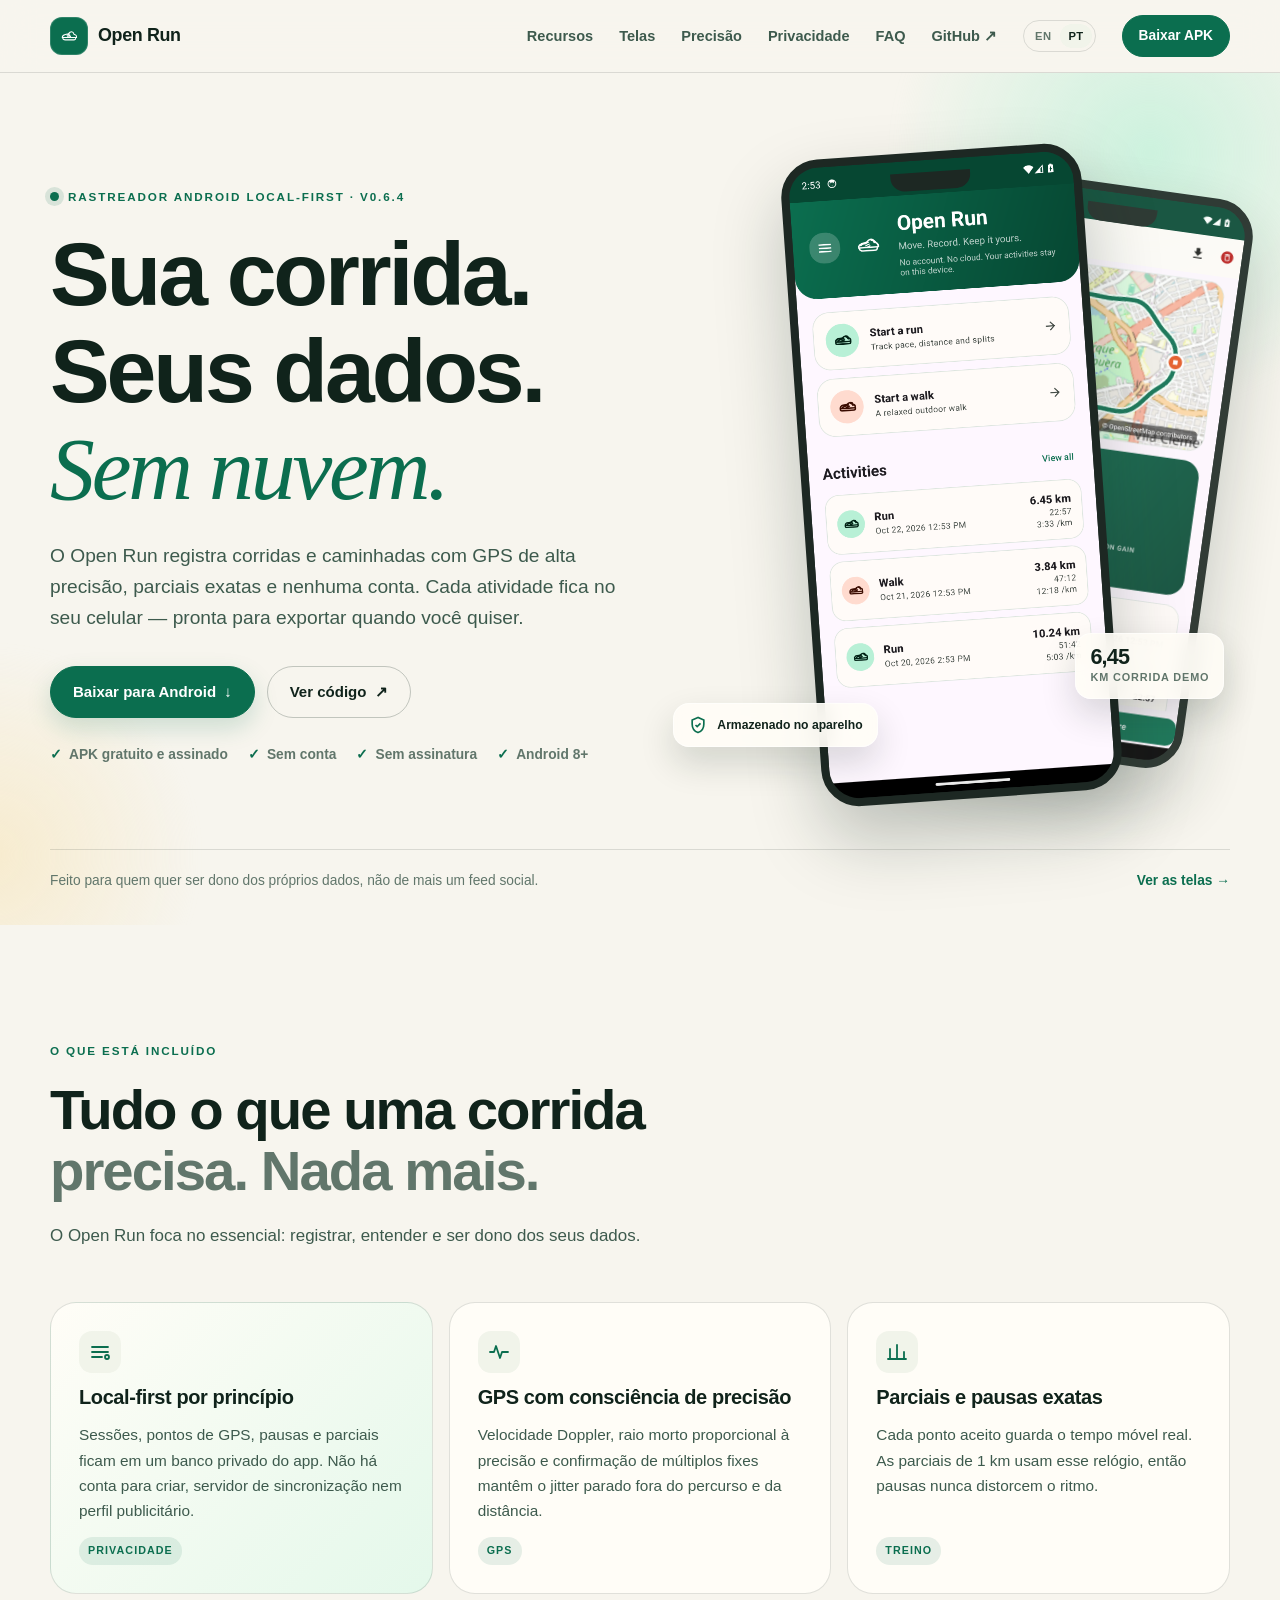
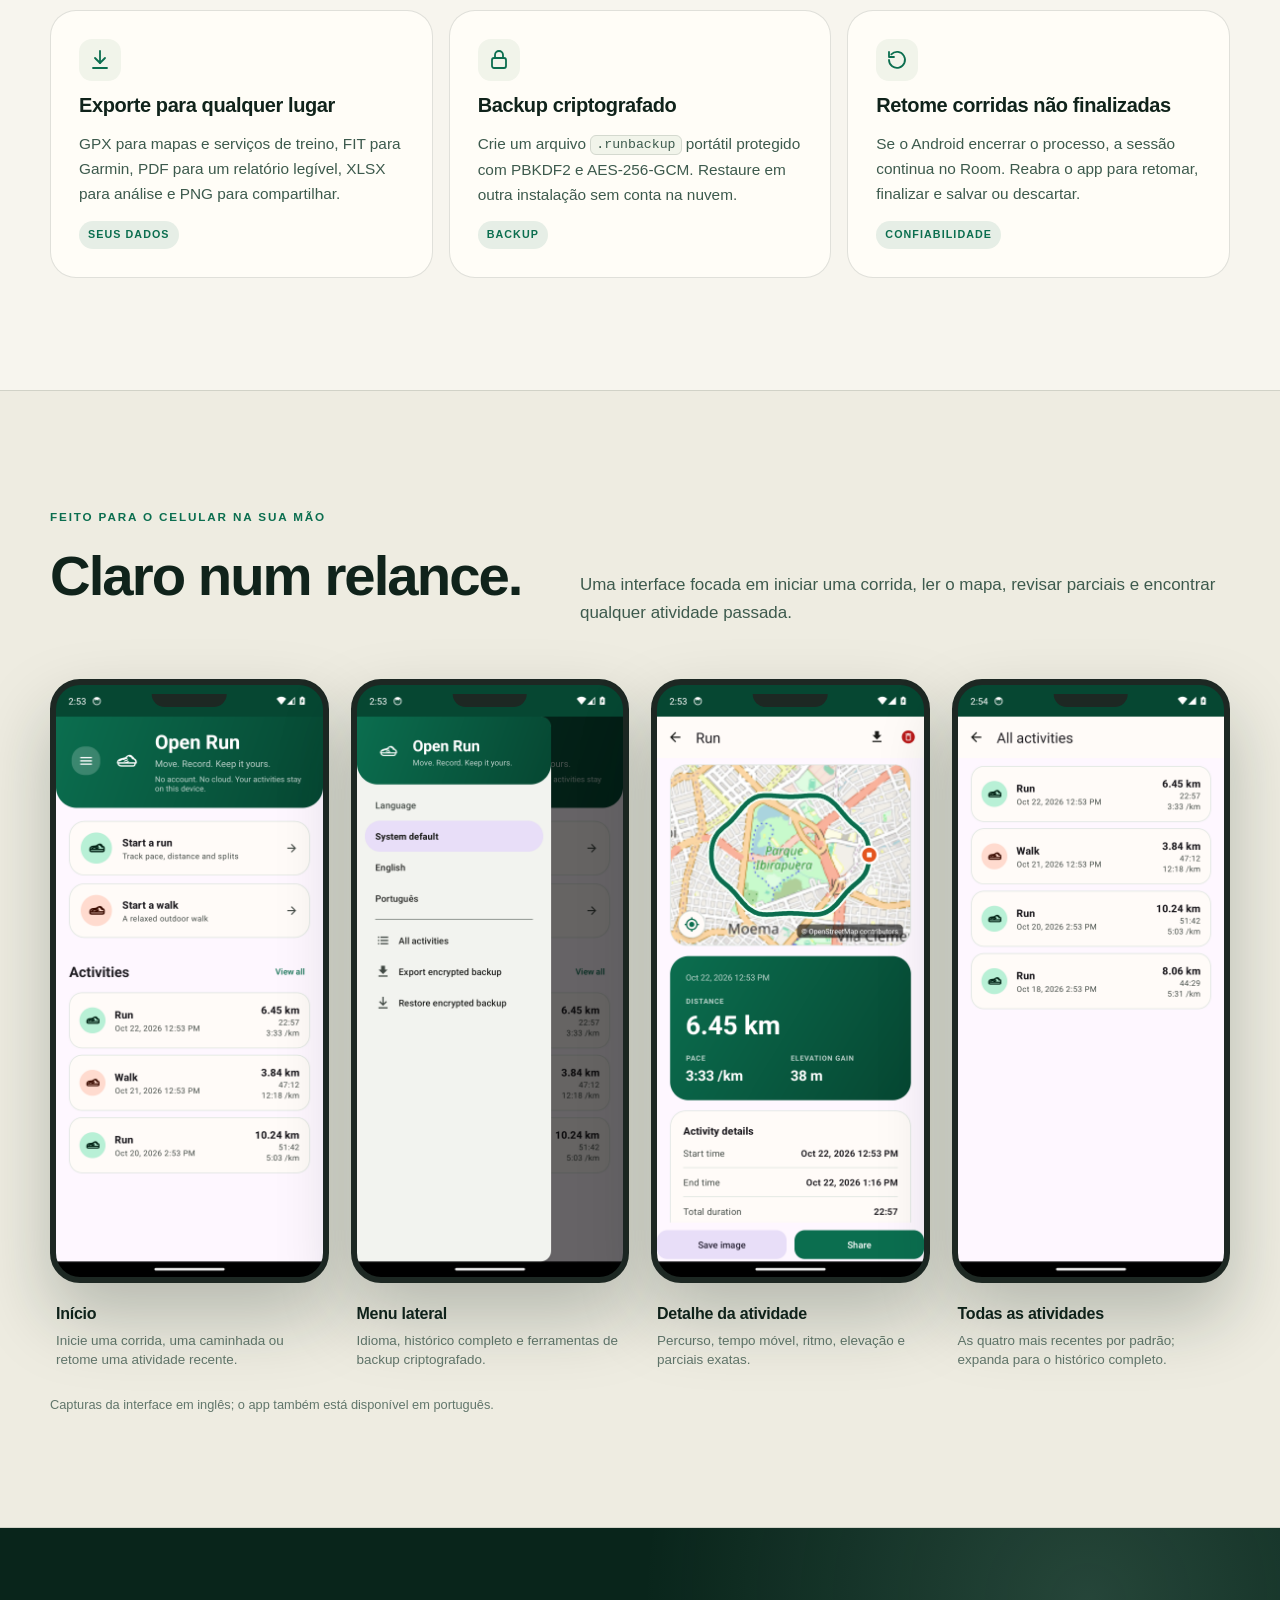
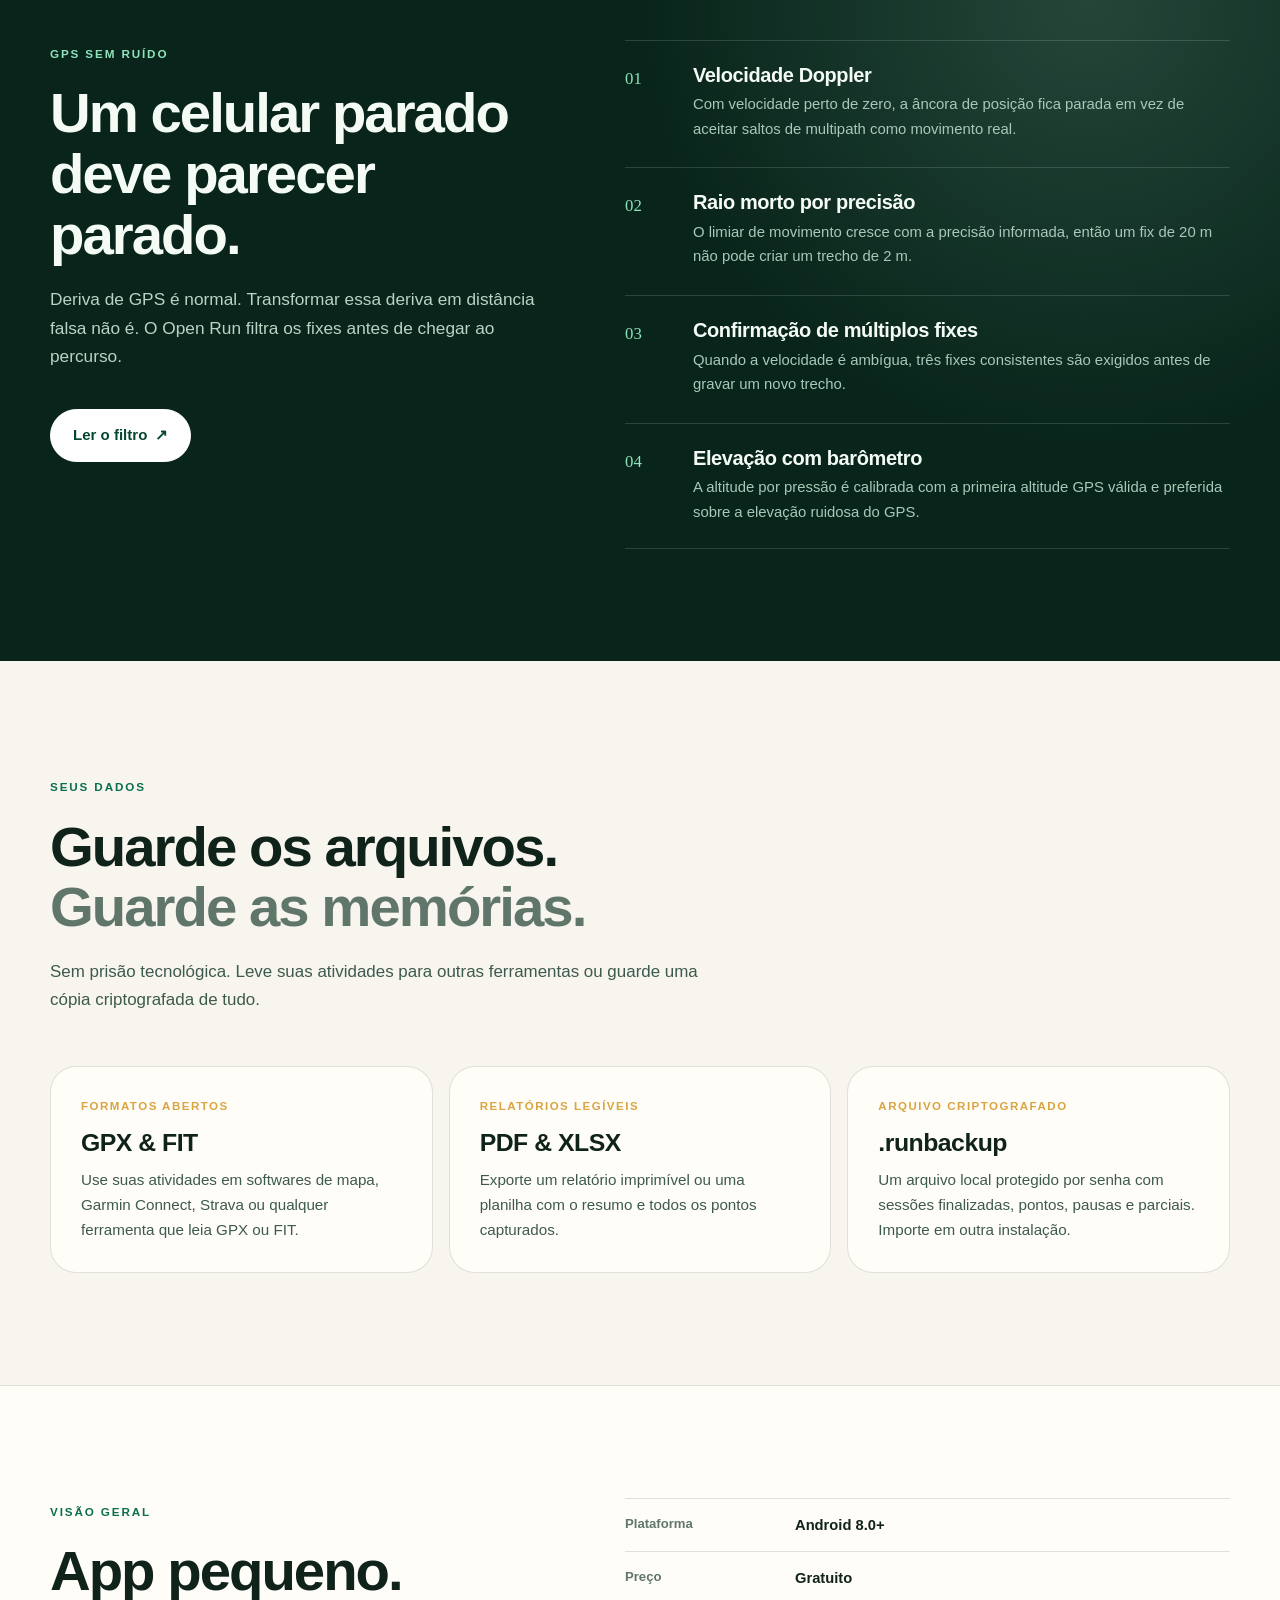
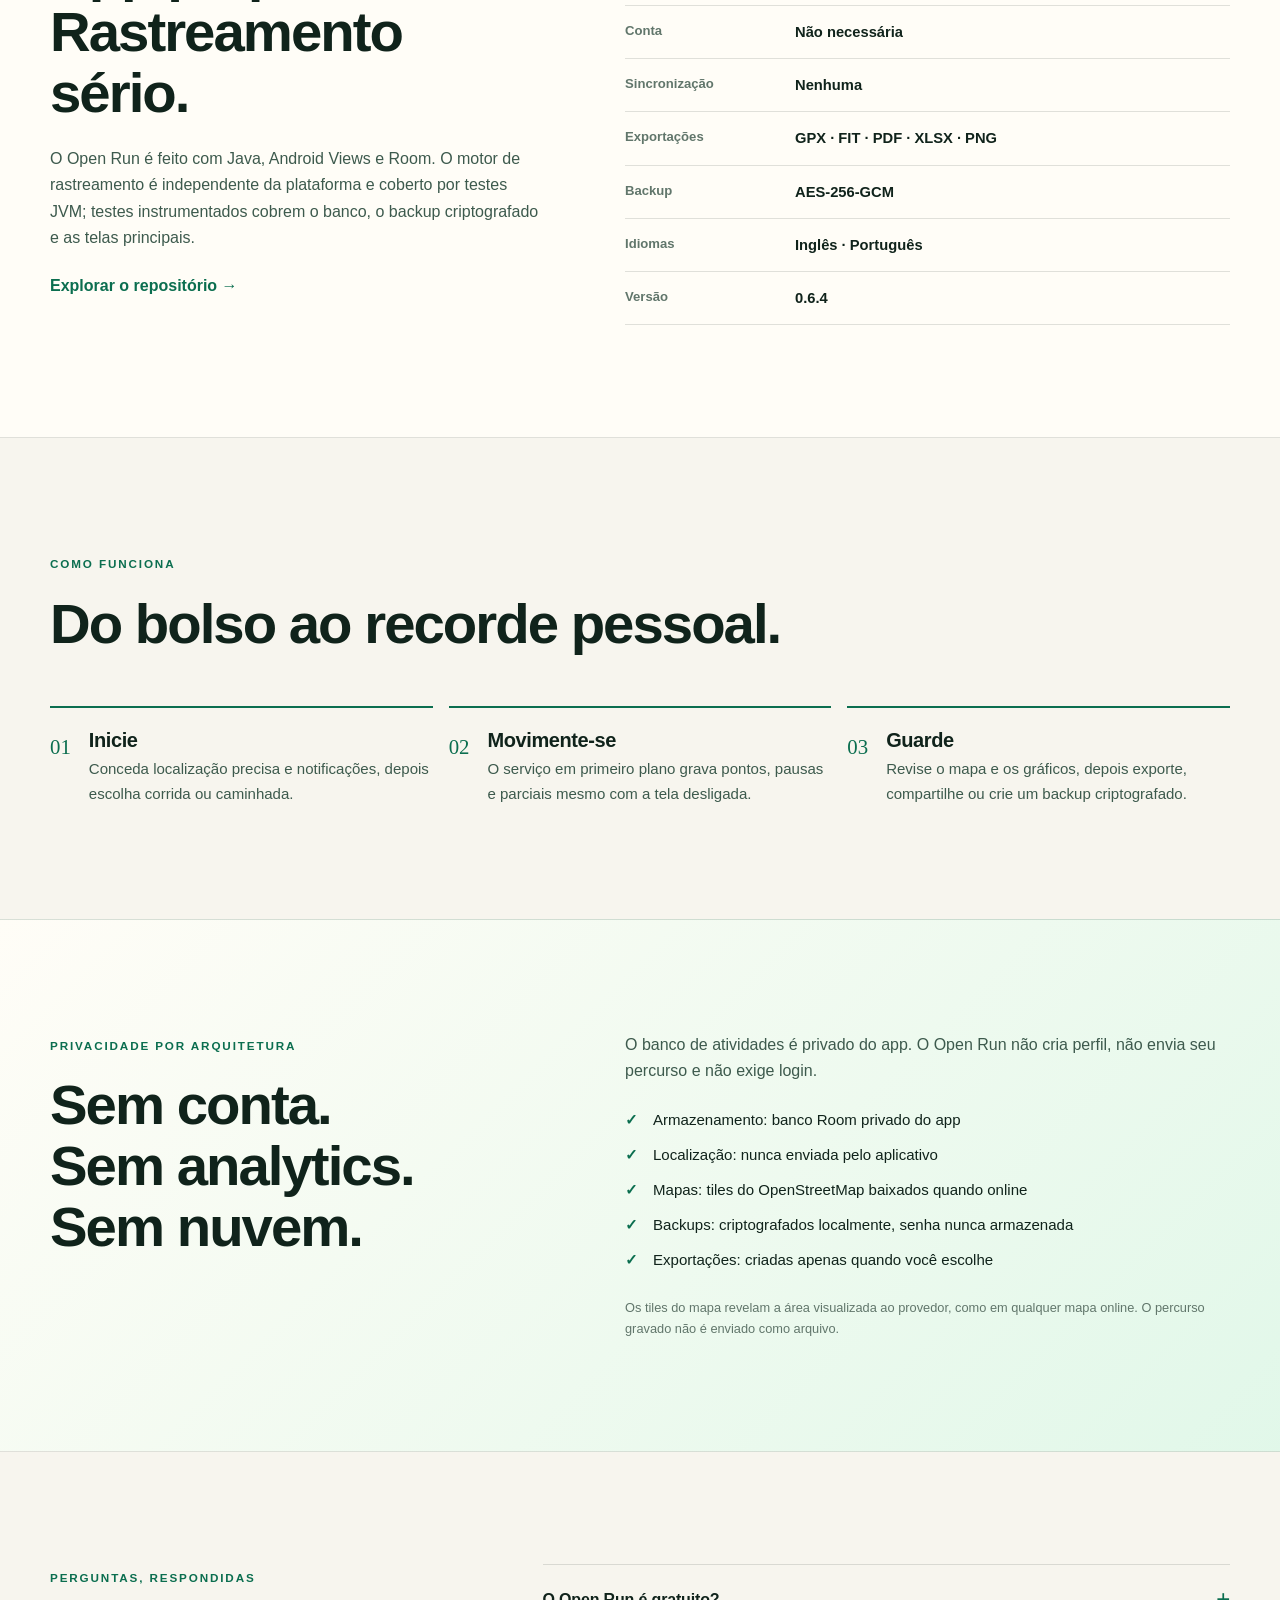
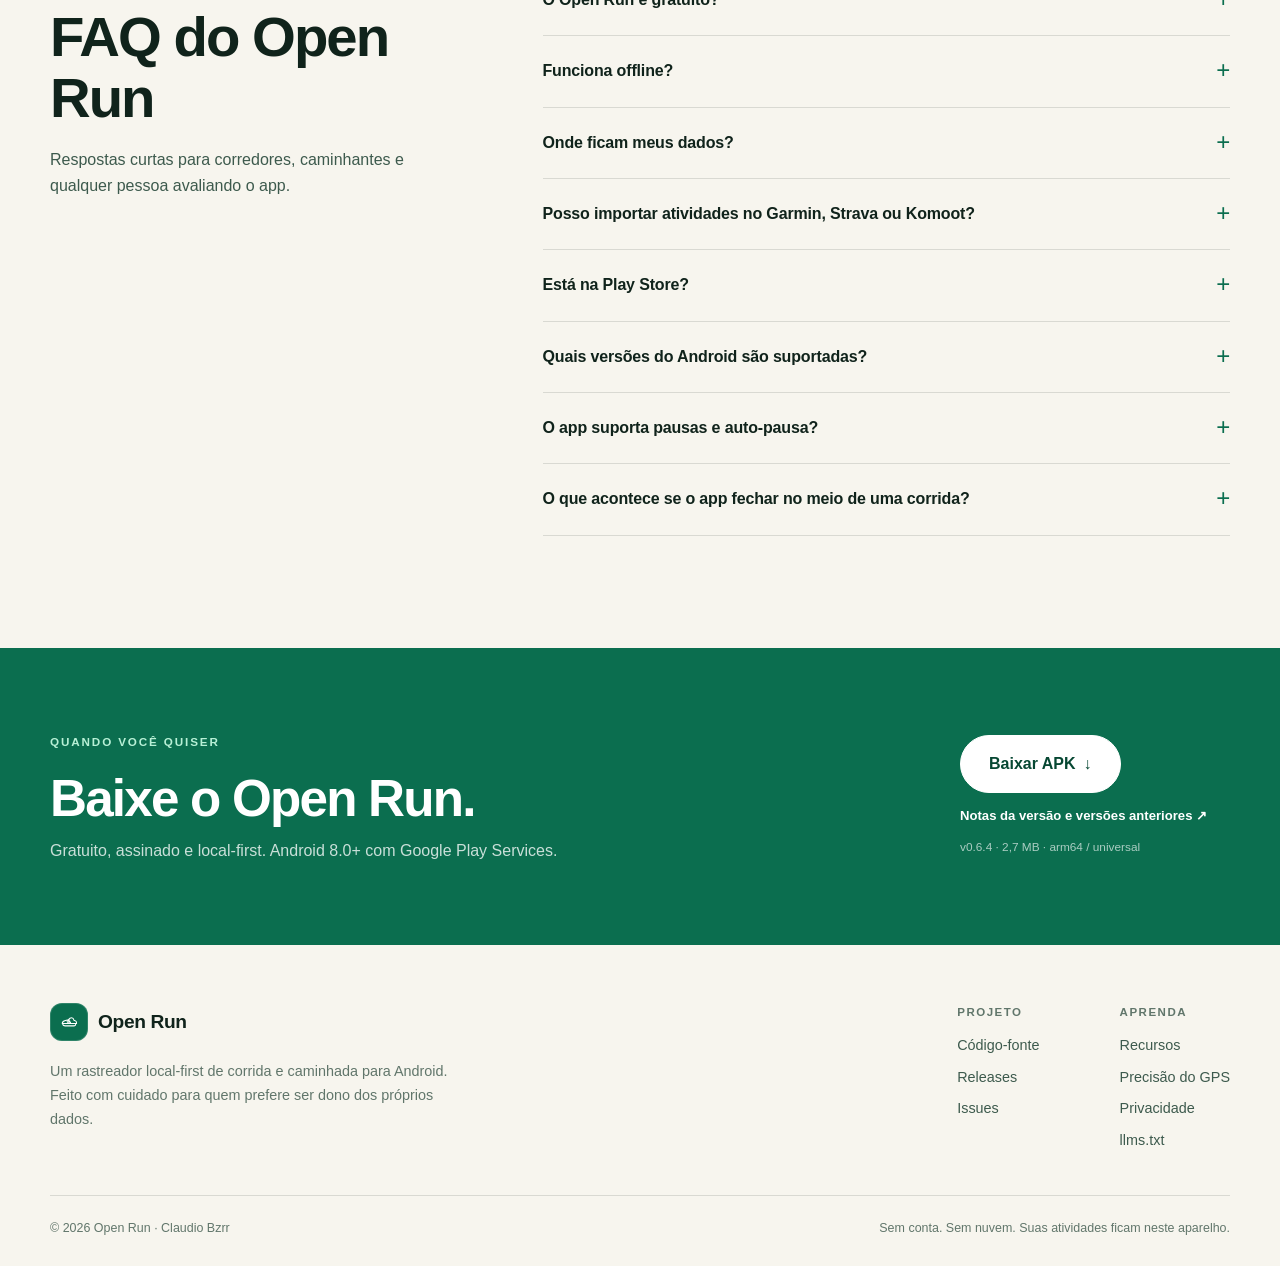
==== docs/pt/index.html @ b7cad18c "Add pt-BR landing page and language switcher" ====
<!doctype html>
<html lang="pt-BR">
<head>
  <meta charset="utf-8">
  <meta name="viewport" content="width=device-width, initial-scale=1">
  <title>Open Run — Aplicativo local-first de corrida e caminhada para Android</title>
  <meta name="description" content="Open Run é um app Android gratuito e local-first para correr e caminhar. GPS preciso, parciais exatas, recuperação de sessão, exportação GPX/FIT e backup criptografado. Sem conta, sem nuvem, sem assinatura.">
  <meta name="author" content="Claudio Bzrr">
  <meta name="theme-color" content="#0b6e4f">
  <link rel="canonical" href="https://claudiobzrr.github.io/open-run/pt/">
  <link rel="alternate" hreflang="en" href="https://claudiobzrr.github.io/open-run/">
  <link rel="alternate" hreflang="pt-BR" href="https://claudiobzrr.github.io/open-run/pt/">
  <link rel="alternate" hreflang="x-default" href="https://claudiobzrr.github.io/open-run/">
  <link rel="icon" href="../assets/favicon.svg" type="image/svg+xml">
  <link rel="manifest" href="../site.webmanifest">
  <link rel="stylesheet" href="../styles.css">

  <meta property="og:type" content="website">
  <meta property="og:site_name" content="Open Run">
  <meta property="og:locale" content="pt_BR">
  <meta property="og:locale:alternate" content="en_US">
  <meta property="og:title" content="Open Run — Sua corrida. Seus dados. Sem nuvem.">
  <meta property="og:description" content="Rastreador Android local-first para corrida e caminhada, com GPS preciso, parciais exatas, exportação GPX/FIT e backup local criptografado.">
  <meta property="og:url" content="https://claudiobzrr.github.io/open-run/pt/">
  <meta property="og:image" content="https://claudiobzrr.github.io/open-run/assets/og-image.png">
  <meta property="og:image:width" content="1200">
  <meta property="og:image:height" content="630">
  <meta property="og:image:alt" content="Telas do Open Run em um fundo verde">
  <meta name="twitter:card" content="summary_large_image">
  <meta name="twitter:title" content="Open Run — Rastreador local-first para Android">
  <meta name="twitter:description" content="GPS preciso, parciais exatas, backup criptografado e nenhuma conta. App Android gratuito.">
  <meta name="twitter:image" content="https://claudiobzrr.github.io/open-run/assets/og-image.png">

  <script type="application/ld+json">
  {
    "@context": "https://schema.org",
    "@type": "SoftwareApplication",
    "name": "Open Run",
    "alternateName": "Open Run rastreador de corrida Android",
    "description": "Open Run é um aplicativo Android gratuito e local-first para registrar corridas e caminhadas. Armazena as atividades no aparelho, oferece pausas e parciais exatas, exportação GPX/FIT/PDF/XLSX, backups criptografados .runbackup e recuperação de sessões não finalizadas.",
    "applicationCategory": "HealthApplication",
    "applicationSubCategory": "Rastreador de corrida e caminhada",
    "operatingSystem": "Android 8.0 ou superior",
    "softwareVersion": "0.6.4",
    "dateModified": "2026-10-22",
    "downloadUrl": "https://github.com/ClaudioBzrr/open-run/releases/latest/download/app-release.apk",
    "installUrl": "https://github.com/ClaudioBzrr/open-run/releases/latest/download/app-release.apk",
    "codeRepository": "https://github.com/ClaudioBzrr/open-run",
    "url": "https://claudiobzrr.github.io/open-run/pt/",
    "image": "https://claudiobzrr.github.io/open-run/assets/og-image.png",
    "author": {
      "@type": "Person",
      "name": "Claudio Bzrr",
      "url": "https://github.com/ClaudioBzrr"
    },
    "offers": {
      "@type": "Offer",
      "price": "0",
      "priceCurrency": "BRL",
      "availability": "https://schema.org/InStock"
    },
    "featureList": [
      "Rastreador local-first de corrida e caminhada",
      "GPS com Doppler e barômetro",
      "Pausas e parciais de quilômetro exatas",
      "Exportação GPX, FIT, PDF e XLSX",
      "Backup local criptografado .runbackup",
      "Recuperação de sessão não finalizada",
      "Interface em inglês e português",
      "Sem conta e sem assinatura"
    ],
    "inLanguage": ["pt-BR", "en"]
  }
  </script>
  <script type="application/ld+json">
  {
    "@context": "https://schema.org",
    "@type": "FAQPage",
    "mainEntity": [
      {
        "@type": "Question",
        "name": "O Open Run é gratuito?",
        "acceptedAnswer": {
          "@type": "Answer",
          "text": "Sim. O Open Run é um app Android gratuito, sem conta, assinatura ou anúncios. O APK assinado pode ser baixado diretamente do GitHub Releases."
        }
      },
      {
        "@type": "Question",
        "name": "O Open Run funciona offline?",
        "acceptedAnswer": {
          "@type": "Answer",
          "text": "Gravação, histórico, parciais, backup e exportações funcionam offline. O mapa da atividade e o cartão de compartilhamento baixam tiles do OpenStreetMap quando há internet."
        }
      },
      {
        "@type": "Question",
        "name": "Onde ficam os dados das minhas atividades?",
        "acceptedAnswer": {
          "@type": "Answer",
          "text": "Sessões, pontos de GPS, pausas e parciais ficam em um banco Room privado do app no aparelho Android. O Open Run não tem conta nem sincronização em nuvem. Arquivos GPX, FIT, PDF, XLSX e .runbackup só são criados quando você escolhe exportar."
        }
      },
      {
        "@type": "Question",
        "name": "Posso exportar atividades para Garmin, Strava ou outros apps?",
        "acceptedAnswer": {
          "@type": "Answer",
          "text": "Sim. O Open Run exporta GPX 1.1 e Garmin FIT, além de relatórios PDF, planilhas Excel e cartões PNG. Arquivos GPX e FIT podem ser importados por serviços que suportam esses formatos."
        }
      },
      {
        "@type": "Question",
        "name": "O Open Run está na Google Play Store?",
        "acceptedAnswer": {
          "@type": "Answer",
          "text": "Ainda não. O Open Run é distribuído como APK assinado pelo GitHub Releases."
        }
      },
      {
        "@type": "Question",
        "name": "Qual versão do Android é necessária?",
        "acceptedAnswer": {
          "@type": "Answer",
          "text": "O Open Run requer Android 8.0 (API 26) ou superior e Google Play Services para localização fused de alta precisão."
        }
      }
    ]
  }
  </script>
  <script type="application/ld+json">
  {
    "@context": "https://schema.org",
    "@type": "BreadcrumbList",
    "itemListElement": [
      {
        "@type": "ListItem",
        "position": 1,
        "name": "Open Run",
        "item": "https://claudiobzrr.github.io/open-run/pt/"
      }
    ]
  }
  </script>
</head>
<body>
  <a class="skip-link" href="#main">Pular para o conteúdo</a>

  <header class="site-header">
    <div class="container header-inner">
      <a class="brand" href="#top" aria-label="Início do Open Run">
        <span class="brand-mark" aria-hidden="true">
          <svg viewBox="0 0 108 108" role="img"><path d="M28 60c0-6 4-10 12-12l12-3c4-5 8-7 12-7 5 0 8 4 9 9l5 2c3 1 5 5 5 8v3H28Z"/><path d="M30 62c0 4 4 7 10 7h34c4 0 6-3 6-7"/><path d="m46 50 10-4M48 55l10-4M50 60l10-4"/></svg>
        </span>
        <span>Open Run</span>
      </a>
      <button class="nav-toggle" type="button" aria-label="Abrir menu" aria-expanded="false" aria-controls="site-nav">
        <span></span><span></span><span></span>
      </button>
      <nav class="site-nav" id="site-nav" aria-label="Navegação principal">
        <a href="#features">Recursos</a>
        <a href="#screens">Telas</a>
        <a href="#accuracy">Precisão</a>
        <a href="#privacy">Privacidade</a>
        <a href="#faq">FAQ</a>
        <a class="nav-github" href="https://github.com/ClaudioBzrr/open-run" rel="noopener">GitHub <span aria-hidden="true">↗</span></a>
        <div class="lang-switch" aria-label="Idioma">
          <a href="../" hreflang="en" lang="en">EN</a>
          <a href="./" hreflang="pt-BR" lang="pt-BR" aria-current="page">PT</a>
        </div>
        <a class="button button-small" href="https://github.com/ClaudioBzrr/open-run/releases/latest/download/app-release.apk">Baixar APK</a>
      </nav>
    </div>
  </header>

  <main id="main">
    <section class="hero" id="top">
      <div class="hero-glow hero-glow-one" aria-hidden="true"></div>
      <div class="hero-glow hero-glow-two" aria-hidden="true"></div>
      <div class="container hero-grid">
        <div class="hero-copy">
          <p class="eyebrow"><span class="status-dot" aria-hidden="true"></span> Rastreador Android local-first · v0.6.4</p>
          <h1>Sua corrida.<br>Seus dados.<br><em>Sem nuvem.</em></h1>
          <p class="lede">O Open Run registra corridas e caminhadas com GPS de alta precisão, parciais exatas e nenhuma conta. Cada atividade fica no seu celular — pronta para exportar quando você quiser.</p>
          <div class="hero-actions">
            <a class="button" href="https://github.com/ClaudioBzrr/open-run/releases/latest/download/app-release.apk">Baixar para Android <span aria-hidden="true">↓</span></a>
            <a class="button button-ghost" href="https://github.com/ClaudioBzrr/open-run" rel="noopener">Ver código <span aria-hidden="true">↗</span></a>
          </div>
          <ul class="trust-list" aria-label="Destaques do produto">
            <li>APK gratuito e assinado</li>
            <li>Sem conta</li>
            <li>Sem assinatura</li>
            <li>Android 8+</li>
          </ul>
        </div>

        <div class="hero-visual" aria-label="Telas inicial e de detalhe do Open Run">
          <div class="phone phone-back">
            <img src="../assets/screenshots/03-detail.png" alt="Tela de detalhe do Open Run com mapa do percurso, distância, ritmo, elevação e estatísticas" width="1080" height="2400" loading="eager">
          </div>
          <div class="phone phone-front">
            <img src="../assets/screenshots/01-home.png" alt="Tela inicial do Open Run com botões para iniciar corrida e caminhada, atividades recentes e menu lateral" width="1080" height="2400" loading="eager">
          </div>
          <div class="floating-note note-pace" aria-hidden="true">
            <span class="note-value">6,45</span>
            <span class="note-label">km corrida demo</span>
          </div>
          <div class="floating-note note-local" aria-hidden="true">
            <svg viewBox="0 0 24 24"><path d="M12 3 5 6v5c0 4.6 3 8.6 7 10 4-1.4 7-5.4 7-10V6l-7-3Z"/><path d="m9 12 2 2 4-4"/></svg>
            <span>Armazenado no aparelho</span>
          </div>
        </div>
      </div>
      <div class="container hero-foot">
        <p>Feito para quem quer ser dono dos próprios dados, não de mais um feed social.</p>
        <a href="#screens">Ver as telas <span aria-hidden="true">→</span></a>
      </div>
    </section>

    <section class="section" id="features">
      <div class="container">
        <div class="section-heading">
          <p class="eyebrow">O que está incluído</p>
          <h2>Tudo o que uma corrida<br><span>precisa. Nada mais.</span></h2>
          <p>O Open Run foca no essencial: registrar, entender e ser dono dos seus dados.</p>
        </div>

        <div class="feature-grid">
          <article class="feature-card feature-card-lead">
            <div class="feature-icon" aria-hidden="true">
              <svg viewBox="0 0 24 24"><path d="M4 7h16M4 12h16M4 17h10"/><circle cx="19" cy="17" r="2"/></svg>
            </div>
            <h3>Local-first por princípio</h3>
            <p>Sessões, pontos de GPS, pausas e parciais ficam em um banco privado do app. Não há conta para criar, servidor de sincronização nem perfil publicitário.</p>
            <span class="tag">Privacidade</span>
          </article>

          <article class="feature-card">
            <div class="feature-icon" aria-hidden="true">
              <svg viewBox="0 0 24 24"><path d="M3 12h4l2-6 4 12 2-6h6"/></svg>
            </div>
            <h3>GPS com consciência de precisão</h3>
            <p>Velocidade Doppler, raio morto proporcional à precisão e confirmação de múltiplos fixes mantêm o jitter parado fora do percurso e da distância.</p>
            <span class="tag">GPS</span>
          </article>

          <article class="feature-card">
            <div class="feature-icon" aria-hidden="true">
              <svg viewBox="0 0 24 24"><path d="M5 19V9M12 19V5M19 19v-7"/><path d="M3 19h18"/></svg>
            </div>
            <h3>Parciais e pausas exatas</h3>
            <p>Cada ponto aceito guarda o tempo móvel real. As parciais de 1 km usam esse relógio, então pausas nunca distorcem o ritmo.</p>
            <span class="tag">Treino</span>
          </article>

          <article class="feature-card">
            <div class="feature-icon" aria-hidden="true">
              <svg viewBox="0 0 24 24"><path d="M12 3v12"/><path d="m7 10 5 5 5-5"/><path d="M5 20h14"/></svg>
            </div>
            <h3>Exporte para qualquer lugar</h3>
            <p>GPX para mapas e serviços de treino, FIT para Garmin, PDF para um relatório legível, XLSX para análise e PNG para compartilhar.</p>
            <span class="tag">Seus dados</span>
          </article>

          <article class="feature-card">
            <div class="feature-icon" aria-hidden="true">
              <svg viewBox="0 0 24 24"><rect x="5" y="10" width="14" height="10" rx="2"/><path d="M8 10V7a4 4 0 0 1 8 0v3"/></svg>
            </div>
            <h3>Backup criptografado</h3>
            <p>Crie um arquivo <code>.runbackup</code> portátil protegido com PBKDF2 e AES-256-GCM. Restaure em outra instalação sem conta na nuvem.</p>
            <span class="tag">Backup</span>
          </article>

          <article class="feature-card">
            <div class="feature-icon" aria-hidden="true">
              <svg viewBox="0 0 24 24"><path d="M4 12a8 8 0 1 0 2.3-5.7"/><path d="M4 4v5h5"/></svg>
            </div>
            <h3>Retome corridas não finalizadas</h3>
            <p>Se o Android encerrar o processo, a sessão continua no Room. Reabra o app para retomar, finalizar e salvar ou descartar.</p>
            <span class="tag">Confiabilidade</span>
          </article>
        </div>
      </div>
    </section>

    <section class="section section-screens" id="screens">
      <div class="container">
        <div class="section-heading section-heading-row">
          <div>
            <p class="eyebrow">Feito para o celular na sua mão</p>
            <h2>Claro num relance.</h2>
          </div>
          <p>Uma interface focada em iniciar uma corrida, ler o mapa, revisar parciais e encontrar qualquer atividade passada.</p>
        </div>

        <div class="screens-grid">
          <figure class="screen-card">
            <div class="phone phone-small">
              <img src="../assets/screenshots/01-home.png" alt="Tela inicial do Open Run com menu à esquerda, cartões de corrida e caminhada e três atividades recentes" width="1080" height="2400" loading="lazy">
            </div>
            <figcaption><strong>Início</strong><span>Inicie uma corrida, uma caminhada ou retome uma atividade recente.</span></figcaption>
          </figure>
          <figure class="screen-card">
            <div class="phone phone-small">
              <img src="../assets/screenshots/02-drawer.png" alt="Menu lateral do Open Run com opções de idioma, todas as atividades e backup criptografado" width="1080" height="2400" loading="lazy">
            </div>
            <figcaption><strong>Menu lateral</strong><span>Idioma, histórico completo e ferramentas de backup criptografado.</span></figcaption>
          </figure>
          <figure class="screen-card">
            <div class="phone phone-small">
              <img src="../assets/screenshots/03-detail.png" alt="Detalhe da atividade no Open Run com mapa do percurso, distância, ritmo, elevação, horários e estatísticas" width="1080" height="2400" loading="lazy">
            </div>
            <figcaption><strong>Detalhe da atividade</strong><span>Percurso, tempo móvel, ritmo, elevação e parciais exatas.</span></figcaption>
          </figure>
          <figure class="screen-card">
            <div class="phone phone-small">
              <img src="../assets/screenshots/04-all-activities.png" alt="Tela de todas as atividades do Open Run mostrando as quatro atividades mais recentes" width="1080" height="2400" loading="lazy">
            </div>
            <figcaption><strong>Todas as atividades</strong><span>As quatro mais recentes por padrão; expanda para o histórico completo.</span></figcaption>
          </figure>
        </div>
        <p class="screens-note">Capturas da interface em inglês; o app também está disponível em português.</p>
      </div>
    </section>

    <section class="section section-dark" id="accuracy">
      <div class="container split-grid">
        <div>
          <p class="eyebrow eyebrow-light">GPS sem ruído</p>
          <h2>Um celular parado<br>deve parecer parado.</h2>
          <p class="lede-light">Deriva de GPS é normal. Transformar essa deriva em distância falsa não é. O Open Run filtra os fixes antes de chegar ao percurso.</p>
          <a class="button button-light" href="https://github.com/ClaudioBzrr/open-run/blob/main/core/src/main/java/com/openrun/core/stats/TrackFilter.java" rel="noopener">Ler o filtro <span aria-hidden="true">↗</span></a>
        </div>
        <div class="accuracy-list">
          <div class="accuracy-item">
            <span class="accuracy-number">01</span>
            <div><h3>Velocidade Doppler</h3><p>Com velocidade perto de zero, a âncora de posição fica parada em vez de aceitar saltos de multipath como movimento real.</p></div>
          </div>
          <div class="accuracy-item">
            <span class="accuracy-number">02</span>
            <div><h3>Raio morto por precisão</h3><p>O limiar de movimento cresce com a precisão informada, então um fix de 20 m não pode criar um trecho de 2 m.</p></div>
          </div>
          <div class="accuracy-item">
            <span class="accuracy-number">03</span>
            <div><h3>Confirmação de múltiplos fixes</h3><p>Quando a velocidade é ambígua, três fixes consistentes são exigidos antes de gravar um novo trecho.</p></div>
          </div>
          <div class="accuracy-item">
            <span class="accuracy-number">04</span>
            <div><h3>Elevação com barômetro</h3><p>A altitude por pressão é calibrada com a primeira altitude GPS válida e preferida sobre a elevação ruidosa do GPS.</p></div>
          </div>
        </div>
      </div>
    </section>

    <section class="section" id="data">
      <div class="container">
        <div class="section-heading">
          <p class="eyebrow">Seus dados</p>
          <h2>Guarde os arquivos.<br><span>Guarde as memórias.</span></h2>
          <p>Sem prisão tecnológica. Leve suas atividades para outras ferramentas ou guarde uma cópia criptografada de tudo.</p>
        </div>
        <div class="data-grid">
          <article class="data-card">
            <p class="data-kicker">Formatos abertos</p>
            <h3>GPX &amp; FIT</h3>
            <p>Use suas atividades em softwares de mapa, Garmin Connect, Strava ou qualquer ferramenta que leia GPX ou FIT.</p>
          </article>
          <article class="data-card">
            <p class="data-kicker">Relatórios legíveis</p>
            <h3>PDF &amp; XLSX</h3>
            <p>Exporte um relatório imprimível ou uma planilha com o resumo e todos os pontos capturados.</p>
          </article>
          <article class="data-card">
            <p class="data-kicker">Arquivo criptografado</p>
            <h3>.runbackup</h3>
            <p>Um arquivo local protegido por senha com sessões finalizadas, pontos, pausas e parciais. Importe em outra instalação.</p>
          </article>
        </div>
      </div>
    </section>

    <section class="section section-glance" id="glance">
      <div class="container glance-grid">
        <div>
          <p class="eyebrow">Visão geral</p>
          <h2>App pequeno.<br>Rastreamento sério.</h2>
          <p class="glance-copy">O Open Run é feito com Java, Android Views e Room. O motor de rastreamento é independente da plataforma e coberto por testes JVM; testes instrumentados cobrem o banco, o backup criptografado e as telas principais.</p>
          <a class="text-link" href="https://github.com/ClaudioBzrr/open-run" rel="noopener">Explorar o repositório <span aria-hidden="true">→</span></a>
        </div>
        <dl class="fact-list">
          <div><dt>Plataforma</dt><dd>Android 8.0+</dd></div>
          <div><dt>Preço</dt><dd>Gratuito</dd></div>
          <div><dt>Conta</dt><dd>Não necessária</dd></div>
          <div><dt>Sincronização</dt><dd>Nenhuma</dd></div>
          <div><dt>Exportações</dt><dd>GPX · FIT · PDF · XLSX · PNG</dd></div>
          <div><dt>Backup</dt><dd>AES-256-GCM</dd></div>
          <div><dt>Idiomas</dt><dd>Inglês · Português</dd></div>
          <div><dt>Versão</dt><dd>0.6.4</dd></div>
        </dl>
      </div>
    </section>

    <section class="section" id="how">
      <div class="container">
        <div class="section-heading">
          <p class="eyebrow">Como funciona</p>
          <h2>Do bolso ao recorde pessoal.</h2>
        </div>
        <ol class="steps">
          <li><span>01</span><div><h3>Inicie</h3><p>Conceda localização precisa e notificações, depois escolha corrida ou caminhada.</p></div></li>
          <li><span>02</span><div><h3>Movimente-se</h3><p>O serviço em primeiro plano grava pontos, pausas e parciais mesmo com a tela desligada.</p></div></li>
          <li><span>03</span><div><h3>Guarde</h3><p>Revise o mapa e os gráficos, depois exporte, compartilhe ou crie um backup criptografado.</p></div></li>
        </ol>
      </div>
    </section>

    <section class="section section-privacy" id="privacy">
      <div class="container split-grid">
        <div>
          <p class="eyebrow">Privacidade por arquitetura</p>
          <h2>Sem conta.<br>Sem analytics.<br>Sem nuvem.</h2>
        </div>
        <div class="privacy-copy">
          <p>O banco de atividades é privado do app. O Open Run não cria perfil, não envia seu percurso e não exige login.</p>
          <ul class="check-list">
            <li>Armazenamento: banco Room privado do app</li>
            <li>Localização: nunca enviada pelo aplicativo</li>
            <li>Mapas: tiles do OpenStreetMap baixados quando online</li>
            <li>Backups: criptografados localmente, senha nunca armazenada</li>
            <li>Exportações: criadas apenas quando você escolhe</li>
          </ul>
          <p class="small-print">Os tiles do mapa revelam a área visualizada ao provedor, como em qualquer mapa online. O percurso gravado não é enviado como arquivo.</p>
        </div>
      </div>
    </section>

    <section class="section" id="faq">
      <div class="container faq-layout">
        <div>
          <p class="eyebrow">Perguntas, respondidas</p>
          <h2>FAQ do Open Run</h2>
          <p class="faq-intro">Respostas curtas para corredores, caminhantes e qualquer pessoa avaliando o app.</p>
        </div>
        <div class="faq-list">
          <details>
            <summary>O Open Run é gratuito?</summary>
            <p>Sim. Não há conta, assinatura ou SDK de anúncios. Baixe o APK assinado diretamente do GitHub Releases.</p>
          </details>
          <details>
            <summary>Funciona offline?</summary>
            <p>Gravação, histórico, parciais, backups e exportações funcionam offline. Os tiles do mapa e o fundo do cartão de compartilhamento precisam de internet; sem ela, o percurso é desenhado em um fundo limpo.</p>
          </details>
          <details>
            <summary>Onde ficam meus dados?</summary>
            <p>Sessões, pontos, pausas e parciais ficam em um banco Room privado no aparelho. O Open Run não tem sincronização em nuvem. Arquivos GPX, FIT, PDF, XLSX e .runbackup só são criados quando você exporta.</p>
          </details>
          <details>
            <summary>Posso importar atividades no Garmin, Strava ou Komoot?</summary>
            <p>O Open Run exporta GPX 1.1 e Garmin FIT padrão. Qualquer serviço que suporte esses formatos pode importar.</p>
          </details>
          <details>
            <summary>Está na Play Store?</summary>
            <p>Ainda não. As versões são distribuídas como APK assinado no GitHub. O Android pode pedir permissão para instalar a partir do navegador ou gerenciador de arquivos na primeira vez.</p>
          </details>
          <details>
            <summary>Quais versões do Android são suportadas?</summary>
            <p>Android 8.0 (API 26) ou superior. O Google Play Services é necessário para localização fused de alta precisão; os mapas usam tiles do OpenStreetMap e não precisam de chave da API do Google Maps.</p>
          </details>
          <details>
            <summary>O app suporta pausas e auto-pausa?</summary>
            <p>Pausa e retomada manuais são suportadas e as pausas são persistidas com exatidão. A pausa automática existe no motor de rastreamento, mas está desabilitada por padrão nesta versão.</p>
          </details>
          <details>
            <summary>O que acontece se o app fechar no meio de uma corrida?</summary>
            <p>A sessão não finalizada permanece no banco local. Ao reabrir, o app oferece Retomar, Finalizar e salvar ou Descartar. Retomar restaura pontos, pausas, distância e parciais.</p>
          </details>
        </div>
      </div>
    </section>

    <section class="download" id="download">
      <div class="container download-inner">
        <div>
          <p class="eyebrow eyebrow-light">Quando você quiser</p>
          <h2>Baixe o Open Run.</h2>
          <p>Gratuito, assinado e local-first. Android 8.0+ com Google Play Services.</p>
        </div>
        <div class="download-actions">
          <a class="button button-light button-large" href="https://github.com/ClaudioBzrr/open-run/releases/latest/download/app-release.apk">Baixar APK <span aria-hidden="true">↓</span></a>
          <a class="download-link" href="https://github.com/ClaudioBzrr/open-run/releases" rel="noopener">Notas da versão e versões anteriores <span aria-hidden="true">↗</span></a>
          <span class="download-meta">v0.6.4 · 2,7 MB · arm64 / universal</span>
        </div>
      </div>
    </section>
  </main>

  <footer class="site-footer">
    <div class="container footer-grid">
      <div>
        <a class="brand brand-footer" href="#top">
          <span class="brand-mark" aria-hidden="true">
            <svg viewBox="0 0 108 108" role="img"><path d="M28 60c0-6 4-10 12-12l12-3c4-5 8-7 12-7 5 0 8 4 9 9l5 2c3 1 5 5 5 8v3H28Z"/><path d="M30 62c0 4 4 7 10 7h34c4 0 6-3 6-7"/><path d="m46 50 10-4M48 55l10-4M50 60l10-4"/></svg>
          </span>
          <span>Open Run</span>
        </a>
        <p class="footer-note">Um rastreador local-first de corrida e caminhada para Android. Feito com cuidado para quem prefere ser dono dos próprios dados.</p>
      </div>
      <div class="footer-links">
        <div><strong>Projeto</strong><a href="https://github.com/ClaudioBzrr/open-run" rel="noopener">Código-fonte</a><a href="https://github.com/ClaudioBzrr/open-run/releases" rel="noopener">Releases</a><a href="https://github.com/ClaudioBzrr/open-run/issues" rel="noopener">Issues</a></div>
        <div><strong>Aprenda</strong><a href="#features">Recursos</a><a href="#accuracy">Precisão do GPS</a><a href="#privacy">Privacidade</a><a href="../llms.txt">llms.txt</a></div>
      </div>
    </div>
    <div class="container footer-bottom">
      <p>© <span data-year>2026</span> Open Run · Claudio Bzrr</p>
      <p>Sem conta. Sem nuvem. Suas atividades ficam neste aparelho.</p>
    </div>
  </footer>

  <script src="../script.js" defer></script>
</body>
</html>
---- docs/styles.css ----
:root {
  --ink: #10231b;
  --ink-soft: #3d5a4d;
  --muted: #61766b;
  --bg: #f7f5ee;
  --bg-deep: #eeece1;
  --surface: #fffdf7;
  --surface-2: #f1f4ea;
  --brand: #0b6e4f;
  --brand-dark: #064732;
  --brand-soft: #b8f0d6;
  --accent: #d9a441;
  --accent-soft: #f7e6bd;
  --line: rgba(16, 35, 27, .13);
  --line-strong: rgba(16, 35, 27, .23);
  --shadow: 0 24px 70px rgba(21, 48, 36, .13);
  --radius: 26px;
  --max: 1180px;
  --sans: ui-sans-serif, -apple-system, BlinkMacSystemFont, "Segoe UI", Roboto, Helvetica, Arial, sans-serif;
  --serif: ui-serif, Georgia, Cambria, "Times New Roman", serif;
}

@media (prefers-color-scheme: dark) {
  :root {
    --ink: #eff7f1;
    --ink-soft: #c4d8cc;
    --muted: #9eb5a8;
    --bg: #0b1511;
    --bg-deep: #101f19;
    --surface: #13241d;
    --surface-2: #172a21;
    --brand: #69d6a7;
    --brand-dark: #b8f0d6;
    --brand-soft: #153f30;
    --accent: #edc36c;
    --accent-soft: #3b3019;
    --line: rgba(239, 247, 241, .14);
    --line-strong: rgba(239, 247, 241, .26);
    --shadow: 0 24px 70px rgba(0, 0, 0, .35);
  }
}

* { box-sizing: border-box; }
html { scroll-behavior: smooth; }
body {
  margin: 0;
  color: var(--ink);
  background: var(--bg);
  font-family: var(--sans);
  font-size: 16px;
  line-height: 1.65;
  -webkit-font-smoothing: antialiased;
  text-rendering: optimizeLegibility;
}
img { display: block; max-width: 100%; height: auto; }
a { color: inherit; text-decoration-thickness: 1px; text-underline-offset: 3px; }
button, a { -webkit-tap-highlight-color: transparent; }
button { font: inherit; }
h1, h2, h3, p, ul, dl, figure { margin: 0; }
h1, h2, h3 { line-height: 1.08; letter-spacing: -.035em; }
h1 { font-size: clamp(3rem, 7vw, 6.3rem); font-weight: 750; }
h2 { font-size: clamp(2.2rem, 4.4vw, 4.2rem); font-weight: 740; }
h3 { font-size: 1.25rem; letter-spacing: -.02em; }
em { font-family: var(--serif); font-weight: 500; color: var(--brand); }
code {
  font-family: ui-monospace, SFMono-Regular, Menlo, Consolas, monospace;
  font-size: .86em;
  background: var(--surface-2);
  border: 1px solid var(--line);
  border-radius: 6px;
  padding: .1em .38em;
}
.container { width: min(var(--max), calc(100% - 48px)); margin-inline: auto; }
.skip-link {
  position: fixed;
  left: 16px;
  top: -100px;
  z-index: 100;
  background: var(--brand);
  color: #fff;
  padding: 12px 18px;
  border-radius: 10px;
  transition: top .2s ease;
}
.skip-link:focus { top: 16px; }
:focus-visible { outline: 3px solid var(--accent); outline-offset: 3px; }

/* Header */
.site-header {
  position: sticky;
  top: 0;
  z-index: 50;
  background: color-mix(in srgb, var(--bg) 88%, transparent);
  border-bottom: 1px solid var(--line);
  backdrop-filter: blur(18px);
}
.header-inner {
  min-height: 72px;
  display: flex;
  align-items: center;
  justify-content: space-between;
  gap: 24px;
}
.brand {
  display: inline-flex;
  align-items: center;
  gap: 10px;
  font-weight: 760;
  font-size: 1.12rem;
  letter-spacing: -.02em;
  text-decoration: none;
}
.brand-mark {
  width: 38px;
  height: 38px;
  display: grid;
  place-items: center;
  border-radius: 12px;
  background: var(--brand);
  color: #fff;
  box-shadow: inset 0 0 0 1px rgba(255,255,255,.15);
}
.brand-mark svg { width: 28px; height: 28px; fill: none; stroke: currentColor; stroke-width: 4; stroke-linecap: round; stroke-linejoin: round; }
.site-nav { display: flex; align-items: center; gap: 26px; font-size: .91rem; font-weight: 640; }
.site-nav > a:not(.button) { color: var(--ink-soft); text-decoration: none; transition: color .2s ease; }
.site-nav > a:not(.button):hover { color: var(--brand); }
.nav-github { display: inline-flex; gap: 4px; align-items: center; }
.lang-switch { display: inline-flex; align-items: center; padding: 3px; border: 1px solid var(--line); border-radius: 999px; gap: 1px; }
.lang-switch a { display: inline-block; padding: 3px 8px; border-radius: 999px; color: var(--muted); font-size: .7rem; font-weight: 780; letter-spacing: .04em; text-decoration: none; }
.lang-switch a[aria-current="page"] { color: var(--ink); background: var(--surface-2); }
.lang-switch a:hover { color: var(--brand); }
.nav-toggle { display: none; background: none; border: 0; width: 44px; height: 44px; cursor: pointer; padding: 10px; }
.nav-toggle span { display: block; width: 24px; height: 2px; margin: 5px auto; background: var(--ink); transition: transform .2s ease, opacity .2s ease; }
.nav-toggle[aria-expanded="true"] span:nth-child(1) { transform: translateY(7px) rotate(45deg); }
.nav-toggle[aria-expanded="true"] span:nth-child(2) { opacity: 0; }
.nav-toggle[aria-expanded="true"] span:nth-child(3) { transform: translateY(-7px) rotate(-45deg); }

/* Buttons */
.button {
  display: inline-flex;
  align-items: center;
  justify-content: center;
  gap: 8px;
  min-height: 52px;
  padding: 13px 22px;
  border-radius: 999px;
  border: 1px solid var(--brand);
  background: var(--brand);
  color: #fff;
  font-weight: 720;
  font-size: .94rem;
  text-decoration: none;
  box-shadow: 0 10px 24px rgba(11, 110, 79, .18);
  transition: transform .2s ease, box-shadow .2s ease, background .2s ease;
}
.button:hover { transform: translateY(-2px); box-shadow: 0 16px 30px rgba(11, 110, 79, .24); }
.button-small { min-height: 42px; padding: 9px 16px; font-size: .86rem; box-shadow: none; }
.button-ghost { background: transparent; color: var(--ink); border-color: var(--line-strong); box-shadow: none; }
.button-ghost:hover { background: var(--surface); box-shadow: none; }
.button-light { background: #fff; color: #064732; border-color: #fff; box-shadow: none; }
.button-light:hover { background: var(--brand-soft); border-color: var(--brand-soft); }
.button-large { min-height: 58px; padding-inline: 28px; font-size: 1rem; }

/* Hero */
.hero { position: relative; overflow: hidden; padding: 72px 0 32px; }
.hero-glow { position: absolute; border-radius: 50%; filter: blur(6px); pointer-events: none; }
.hero-glow-one { width: 520px; height: 520px; right: -130px; top: -180px; background: radial-gradient(circle, rgba(184,240,214,.68), rgba(184,240,214,0) 70%); }
.hero-glow-two { width: 420px; height: 420px; left: -220px; bottom: -140px; background: radial-gradient(circle, rgba(247,230,189,.65), rgba(247,230,189,0) 70%); }
.hero-grid { position: relative; display: grid; grid-template-columns: 1.02fr .98fr; gap: 44px; align-items: center; }
.eyebrow { display: inline-flex; align-items: center; gap: 9px; color: var(--brand); font-weight: 760; font-size: .73rem; letter-spacing: .16em; text-transform: uppercase; margin-bottom: 20px; }
.status-dot { width: 9px; height: 9px; border-radius: 50%; background: var(--brand); box-shadow: 0 0 0 5px color-mix(in srgb, var(--brand) 13%, transparent); }
.hero h1 { margin-bottom: 24px; }
.lede { font-size: clamp(1.05rem, 1.5vw, 1.24rem); max-width: 610px; color: var(--ink-soft); line-height: 1.6; }
.hero-actions { display: flex; flex-wrap: wrap; gap: 12px; margin-top: 32px; }
.trust-list { display: flex; flex-wrap: wrap; gap: 8px 20px; padding: 0; margin-top: 26px; list-style: none; color: var(--muted); font-size: .86rem; font-weight: 600; }
.trust-list li::before { content: "✓"; color: var(--brand); margin-right: 7px; font-weight: 800; }
.hero-visual { position: relative; min-height: 660px; display: grid; place-items: center; }
.phone {
  position: relative;
  border: 8px solid #1d2823;
  border-radius: 38px;
  background: #1d2823;
  box-shadow: 0 34px 70px rgba(16, 35, 27, .25);
  overflow: hidden;
}
.phone img { width: 100%; display: block; }
.phone::before {
  content: "";
  position: absolute;
  z-index: 2;
  top: 12px;
  left: 50%;
  transform: translateX(-50%);
  width: 28%;
  height: 18px;
  border-radius: 0 0 14px 14px;
  background: #1d2823;
}
.phone-back { position: absolute; width: min(290px, 48%); right: 2%; top: 38px; transform: rotate(8deg); opacity: .9; }
.phone-front { position: relative; z-index: 1; width: min(320px, 54%); transform: rotate(-4deg); }
.phone-small { width: 100%; border-width: 6px; border-radius: 30px; }
.phone-small::before { top: 9px; height: 13px; }
.floating-note {
  position: absolute;
  z-index: 3;
  display: flex;
  align-items: center;
  gap: 9px;
  padding: 11px 14px;
  border: 1px solid rgba(255,255,255,.6);
  border-radius: 16px;
  background: rgba(255, 253, 247, .9);
  box-shadow: 0 16px 35px rgba(16,35,27,.16);
  backdrop-filter: blur(10px);
  color: #10231b;
  font-size: .76rem;
  font-weight: 700;
}
.note-pace { right: 1%; bottom: 106px; flex-direction: column; gap: 0; align-items: flex-start; }
.note-pace .note-value { font-size: 1.35rem; line-height: 1.1; letter-spacing: -.04em; }
.note-pace .note-label { color: #61766b; font-size: .68rem; text-transform: uppercase; letter-spacing: .08em; }
.note-local { left: 0; bottom: 58px; }
.note-local svg { width: 20px; height: 20px; fill: none; stroke: #0b6e4f; stroke-width: 2; }
.hero-foot { position: relative; display: flex; justify-content: space-between; align-items: center; gap: 20px; border-top: 1px solid var(--line); margin-top: 44px; padding-top: 20px; color: var(--muted); font-size: .86rem; }
.hero-foot a { color: var(--brand); font-weight: 700; text-decoration: none; }

/* Sections */
.section { padding: 112px 0; }
.section-heading { max-width: 760px; margin-bottom: 52px; }
.section-heading h2 { margin-bottom: 20px; }
.section-heading h2 span { color: var(--muted); }
.section-heading > p:last-child { color: var(--ink-soft); font-size: 1.06rem; max-width: 650px; }
.section-heading-row { max-width: none; display: flex; align-items: end; justify-content: space-between; gap: 40px; }
.section-heading-row > p { max-width: 360px; color: var(--muted); }
.feature-grid { display: grid; grid-template-columns: repeat(3, 1fr); gap: 16px; }
.feature-card {
  position: relative;
  padding: 28px;
  min-height: 250px;
  background: var(--surface);
  border: 1px solid var(--line);
  border-radius: var(--radius);
  display: flex;
  flex-direction: column;
  gap: 14px;
  transition: transform .25s ease, border-color .25s ease, box-shadow .25s ease;
}
.feature-card:hover { transform: translateY(-4px); border-color: var(--line-strong); box-shadow: var(--shadow); }
.feature-card-lead { background: linear-gradient(135deg, var(--surface), color-mix(in srgb, var(--brand-soft) 38%, var(--surface))); }
.feature-icon { width: 42px; height: 42px; display: grid; place-items: center; border-radius: 13px; background: var(--surface-2); color: var(--brand); }
.feature-icon svg { width: 24px; height: 24px; fill: none; stroke: currentColor; stroke-width: 1.8; stroke-linecap: round; stroke-linejoin: round; }
.feature-card p { color: var(--ink-soft); font-size: .96rem; max-width: 520px; }
.tag { align-self: flex-start; margin-top: auto; font-size: .67rem; text-transform: uppercase; letter-spacing: .1em; font-weight: 780; color: var(--brand); background: color-mix(in srgb, var(--brand) 10%, transparent); padding: 5px 9px; border-radius: 999px; }

/* Screens */
.section-screens { background: var(--bg-deep); border-block: 1px solid var(--line); }
.screens-grid { display: grid; grid-template-columns: repeat(4, 1fr); gap: 22px; }
.screen-card { display: flex; flex-direction: column; gap: 18px; margin: 0; }
.screen-card .phone { transition: transform .3s ease; }
.screen-card:hover .phone { transform: translateY(-6px) rotate(-1deg); }
.screen-card figcaption { display: flex; flex-direction: column; gap: 3px; padding-inline: 6px; }
.screen-card figcaption strong { font-size: 1rem; letter-spacing: -.015em; }
.screen-card figcaption span { color: var(--muted); font-size: .84rem; line-height: 1.45; }
.screens-note { color: var(--muted); font-size: .8rem; margin-top: 24px; }

/* Dark section */
.section-dark { background: radial-gradient(circle at 85% 10%, rgba(184,240,214,.16), transparent 35%), #09251b; color: #f4fbf5; }
.section-dark h2 { color: #f4fbf5; }
.eyebrow-light { color: #8fe3bb; }
.lede-light { color: #b9d3c4; font-size: 1.08rem; max-width: 570px; margin: 20px 0 30px; }
.split-grid { display: grid; grid-template-columns: .9fr 1.1fr; gap: 80px; align-items: start; }
.accuracy-list { display: grid; gap: 2px; }
.accuracy-item { display: grid; grid-template-columns: 50px 1fr; gap: 18px; padding: 24px 0; border-top: 1px solid rgba(255,255,255,.14); }
.accuracy-item:last-child { border-bottom: 1px solid rgba(255,255,255,.14); }
.accuracy-number { color: #8fe3bb; font-family: var(--serif); font-size: 1.05rem; }
.accuracy-item h3 { margin-bottom: 6px; color: #f4fbf5; }
.accuracy-item p { color: #a9c8b8; font-size: .93rem; }
.section-dark .button-light { margin-top: 8px; }

/* Data */
.data-grid { display: grid; grid-template-columns: repeat(3, 1fr); gap: 16px; }
.data-card { border: 1px solid var(--line); border-radius: var(--radius); padding: 30px; background: var(--surface); }
.data-kicker { color: var(--accent); font-size: .72rem; letter-spacing: .13em; text-transform: uppercase; font-weight: 800; margin-bottom: 14px; }
.data-card h3 { margin-bottom: 10px; font-size: 1.55rem; }
.data-card p:last-child { color: var(--ink-soft); font-size: .95rem; }

/* Glance */
.section-glance { background: var(--surface); border-block: 1px solid var(--line); }
.glance-grid { display: grid; grid-template-columns: .9fr 1.1fr; gap: 80px; align-items: start; }
.glance-copy { color: var(--ink-soft); margin: 22px 0; }
.text-link { color: var(--brand); font-weight: 740; text-decoration: none; }
.fact-list { border-top: 1px solid var(--line); margin: 0; }
.fact-list > div { display: grid; grid-template-columns: 150px 1fr; gap: 20px; padding: 14px 0; border-bottom: 1px solid var(--line); }
.fact-list dt { color: var(--muted); font-size: .82rem; font-weight: 650; }
.fact-list dd { margin: 0; font-weight: 700; font-size: .92rem; }

/* Steps */
.steps { list-style: none; padding: 0; margin: 0; display: grid; grid-template-columns: repeat(3, 1fr); gap: 16px; counter-reset: step; }
.steps li { border-top: 2px solid var(--brand); padding-top: 22px; display: flex; gap: 18px; }
.steps li > span { font-family: var(--serif); color: var(--brand); font-size: 1.3rem; }
.steps h3 { margin-bottom: 5px; }
.steps p { color: var(--ink-soft); font-size: .94rem; }

/* Privacy */
.section-privacy { background: linear-gradient(135deg, var(--surface), color-mix(in srgb, var(--brand-soft) 42%, var(--surface))); border-block: 1px solid var(--line); }
.privacy-copy p { color: var(--ink-soft); max-width: 620px; }
.check-list { list-style: none; padding: 0; margin: 24px 0; display: grid; gap: 10px; }
.check-list li { padding-left: 28px; position: relative; font-size: .94rem; }
.check-list li::before { content: "✓"; position: absolute; left: 0; top: 0; color: var(--brand); font-weight: 850; }
.small-print { font-size: .8rem !important; color: var(--muted) !important; }

/* FAQ */
.faq-layout { display: grid; grid-template-columns: .75fr 1.25fr; gap: 80px; align-items: start; }
.faq-intro { color: var(--ink-soft); margin-top: 18px; max-width: 360px; }
.faq-list { border-top: 1px solid var(--line); }
.faq-list details { border-bottom: 1px solid var(--line); }
.faq-list summary { cursor: pointer; list-style: none; display: flex; justify-content: space-between; gap: 20px; padding: 22px 0; font-weight: 720; letter-spacing: -.01em; }
.faq-list summary::-webkit-details-marker { display: none; }
.faq-list summary::after { content: "+"; color: var(--brand); font-size: 1.5rem; line-height: 1; font-weight: 400; transition: transform .2s ease; }
.faq-list details[open] summary::after { transform: rotate(45deg); }
.faq-list details p { padding: 0 42px 24px 0; color: var(--ink-soft); font-size: .95rem; }

/* Download */
.download { background: #0b6e4f; color: #fff; padding: 80px 0; }
.download-inner { display: flex; justify-content: space-between; align-items: center; gap: 60px; }
.download h2 { color: #fff; font-size: clamp(2.3rem, 4vw, 3.8rem); margin-bottom: 12px; }
.download p { color: rgba(255,255,255,.78); }
.download-actions { display: flex; flex-direction: column; align-items: flex-start; gap: 12px; min-width: 270px; }
.download-link { color: #fff; font-size: .82rem; font-weight: 650; text-decoration: none; }
.download-meta { color: rgba(255,255,255,.65); font-size: .74rem; }
.download .eyebrow { color: #b8f0d6; }

/* Footer */
.site-footer { padding: 58px 0 28px; background: var(--bg); }
.footer-grid { display: grid; grid-template-columns: 1.2fr .8fr; gap: 60px; padding-bottom: 42px; border-bottom: 1px solid var(--line); }
.brand-footer { font-size: 1.2rem; }
.footer-note { color: var(--muted); font-size: .9rem; max-width: 430px; margin-top: 16px; }
.footer-links { display: flex; gap: 80px; justify-content: flex-end; }
.footer-links > div { display: flex; flex-direction: column; gap: 8px; }
.footer-links strong { font-size: .72rem; text-transform: uppercase; letter-spacing: .13em; color: var(--muted); margin-bottom: 4px; }
.footer-links a { color: var(--ink-soft); font-size: .9rem; text-decoration: none; }
.footer-links a:hover { color: var(--brand); }
.footer-bottom { display: flex; justify-content: space-between; gap: 20px; padding-top: 22px; color: var(--muted); font-size: .78rem; }

/* Motion */
.reveal { opacity: 0; transform: translateY(22px); transition: opacity .65s ease, transform .65s ease; }
.reveal.is-visible { opacity: 1; transform: none; }
@media (prefers-reduced-motion: reduce) {
  html { scroll-behavior: auto; }
  *, *::before, *::after { transition-duration: .001ms !important; animation-duration: .001ms !important; }
  .reveal { opacity: 1; transform: none; }
}

/* Responsive */
@media (max-width: 1020px) {
  .hero-grid { grid-template-columns: 1fr; gap: 20px; }
  .hero-visual { min-height: 620px; width: min(560px, 100%); margin-inline: auto; }
  .hero-copy { max-width: 760px; }
  .feature-grid { grid-template-columns: repeat(2, 1fr); }
  .feature-card-lead { grid-column: span 1; }
  .screens-grid { grid-template-columns: repeat(2, 1fr); gap: 40px 24px; }
  .split-grid, .glance-grid, .faq-layout { grid-template-columns: 1fr; gap: 42px; }
  .footer-grid { grid-template-columns: 1fr; gap: 36px; }
  .footer-links { justify-content: flex-start; }
}
@media (max-width: 1120px) and (min-width: 761px) {
  .site-nav { gap: 15px; }
}
@media (max-width: 760px) {
  .container { width: min(var(--max), calc(100% - 32px)); }
  .site-header { position: relative; }
  .nav-toggle { display: block; }
  .site-nav {
    position: absolute;
    left: 16px;
    right: 16px;
    top: 72px;
    display: none;
    flex-direction: column;
    align-items: stretch;
    gap: 4px;
    padding: 14px;
    background: var(--surface);
    border: 1px solid var(--line);
    border-radius: 18px;
    box-shadow: var(--shadow);
  }
  .site-nav.is-open { display: flex; }
  .site-nav > a:not(.button) { padding: 10px 12px; border-radius: 10px; }
  .site-nav > a:not(.button):hover { background: var(--surface-2); }
  .site-nav .button { margin-top: 6px; }
  .lang-switch { align-self: flex-start; margin: 6px 12px; }
  .hero { padding-top: 44px; }
  h1 { font-size: clamp(2.85rem, 13vw, 4.5rem); }
  .hero-visual { min-height: 540px; }
  .phone-front { width: min(260px, 58%); }
  .phone-back { width: min(230px, 50%); }
  .note-pace { right: 0; bottom: 58px; }
  .note-local { left: 0; bottom: 20px; }
  .hero-foot { flex-direction: column; align-items: flex-start; }
  .section { padding: 78px 0; }
  .section-heading { margin-bottom: 34px; }
  .section-heading-row { flex-direction: column; align-items: flex-start; gap: 18px; }
  .feature-grid, .data-grid, .steps { grid-template-columns: 1fr; }
  .screens-grid { display: flex; overflow-x: auto; scroll-snap-type: x mandatory; gap: 18px; padding-bottom: 16px; margin-inline: -16px; padding-inline: 16px; }
  .screen-card { min-width: 75%; scroll-snap-align: start; }
  .fact-list > div { grid-template-columns: 120px 1fr; }
  .download-inner { flex-direction: column; align-items: flex-start; gap: 30px; }
  .download-actions { width: 100%; }
  .download-actions .button { width: 100%; }
  .footer-links { gap: 40px; }
  .footer-bottom { flex-direction: column; gap: 6px; }
}
@media (max-width: 430px) {
  .hero-visual { min-height: 470px; }
  .phone-front { width: 62%; }
  .phone-back { width: 52%; }
  .floating-note { font-size: .68rem; padding: 9px 11px; }
  .note-pace { bottom: 36px; }
  .note-local { bottom: 10px; }
  .screen-card { min-width: 84%; }
}
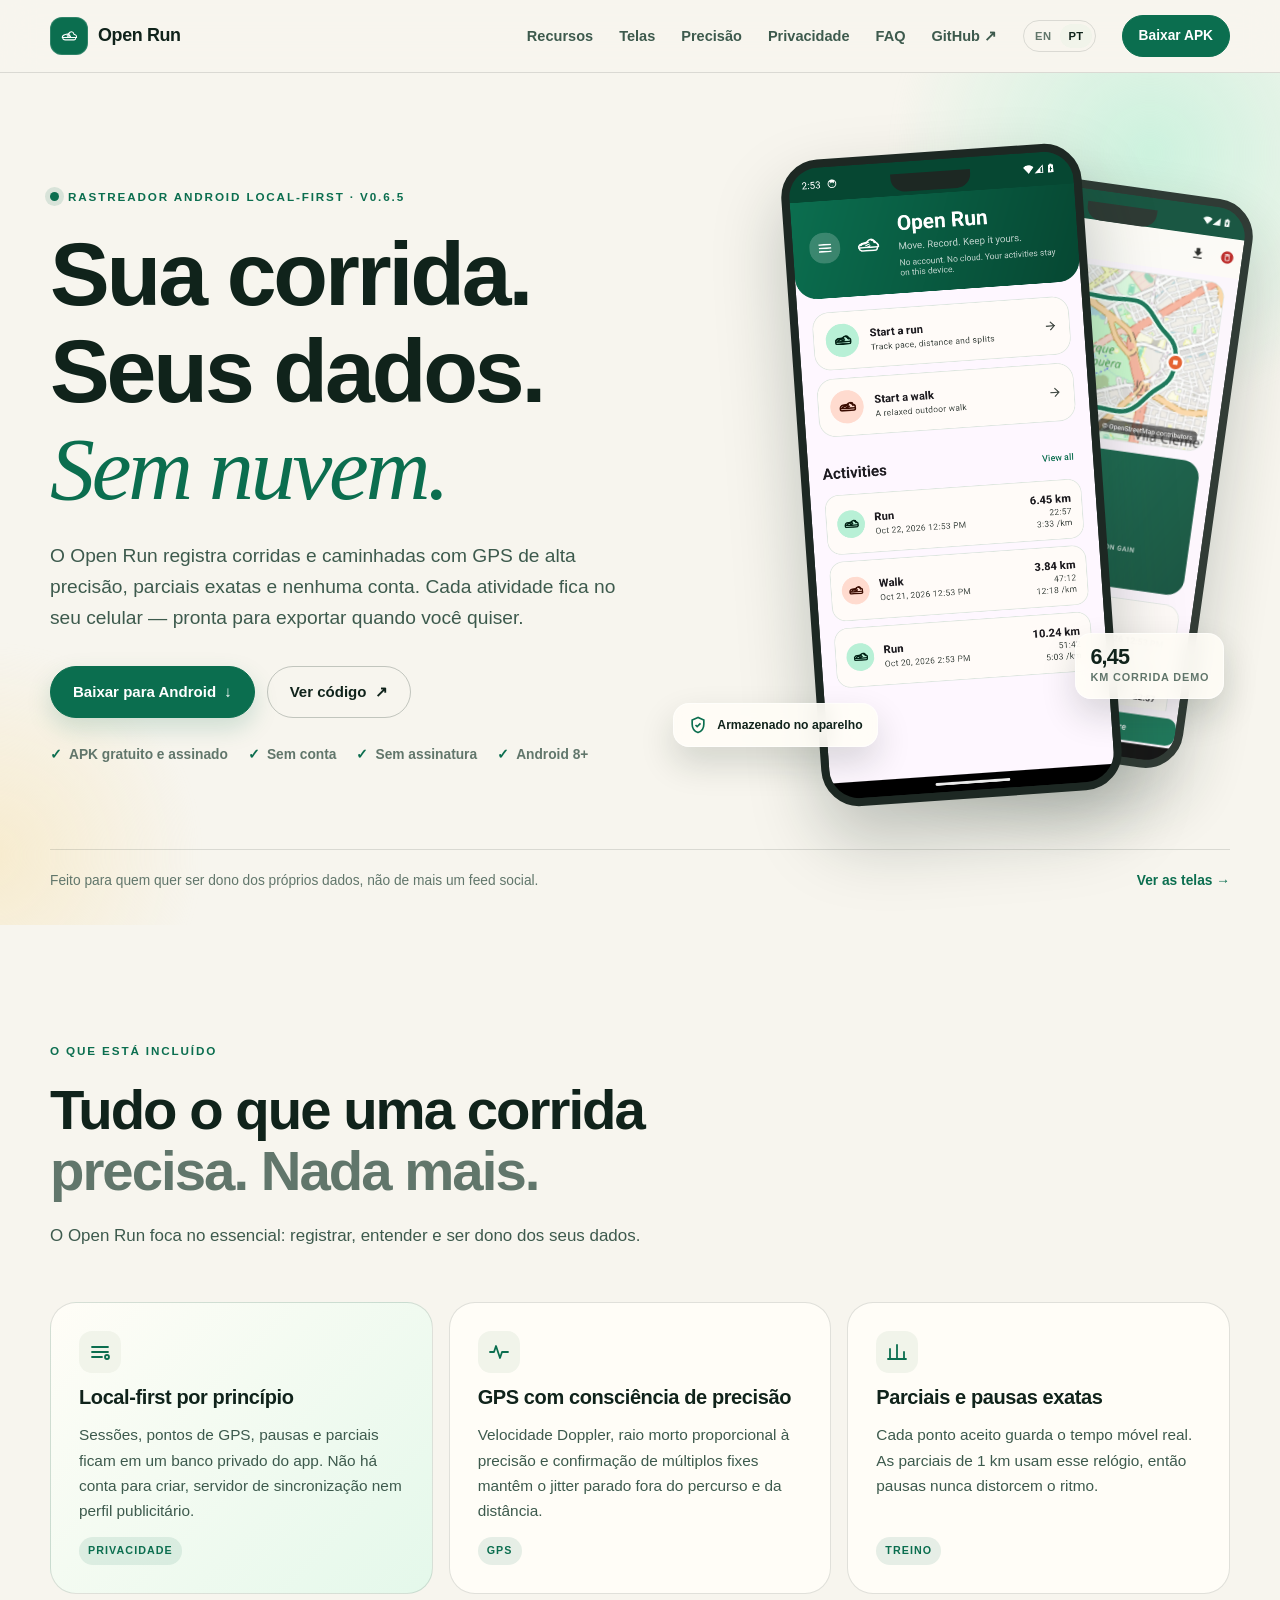
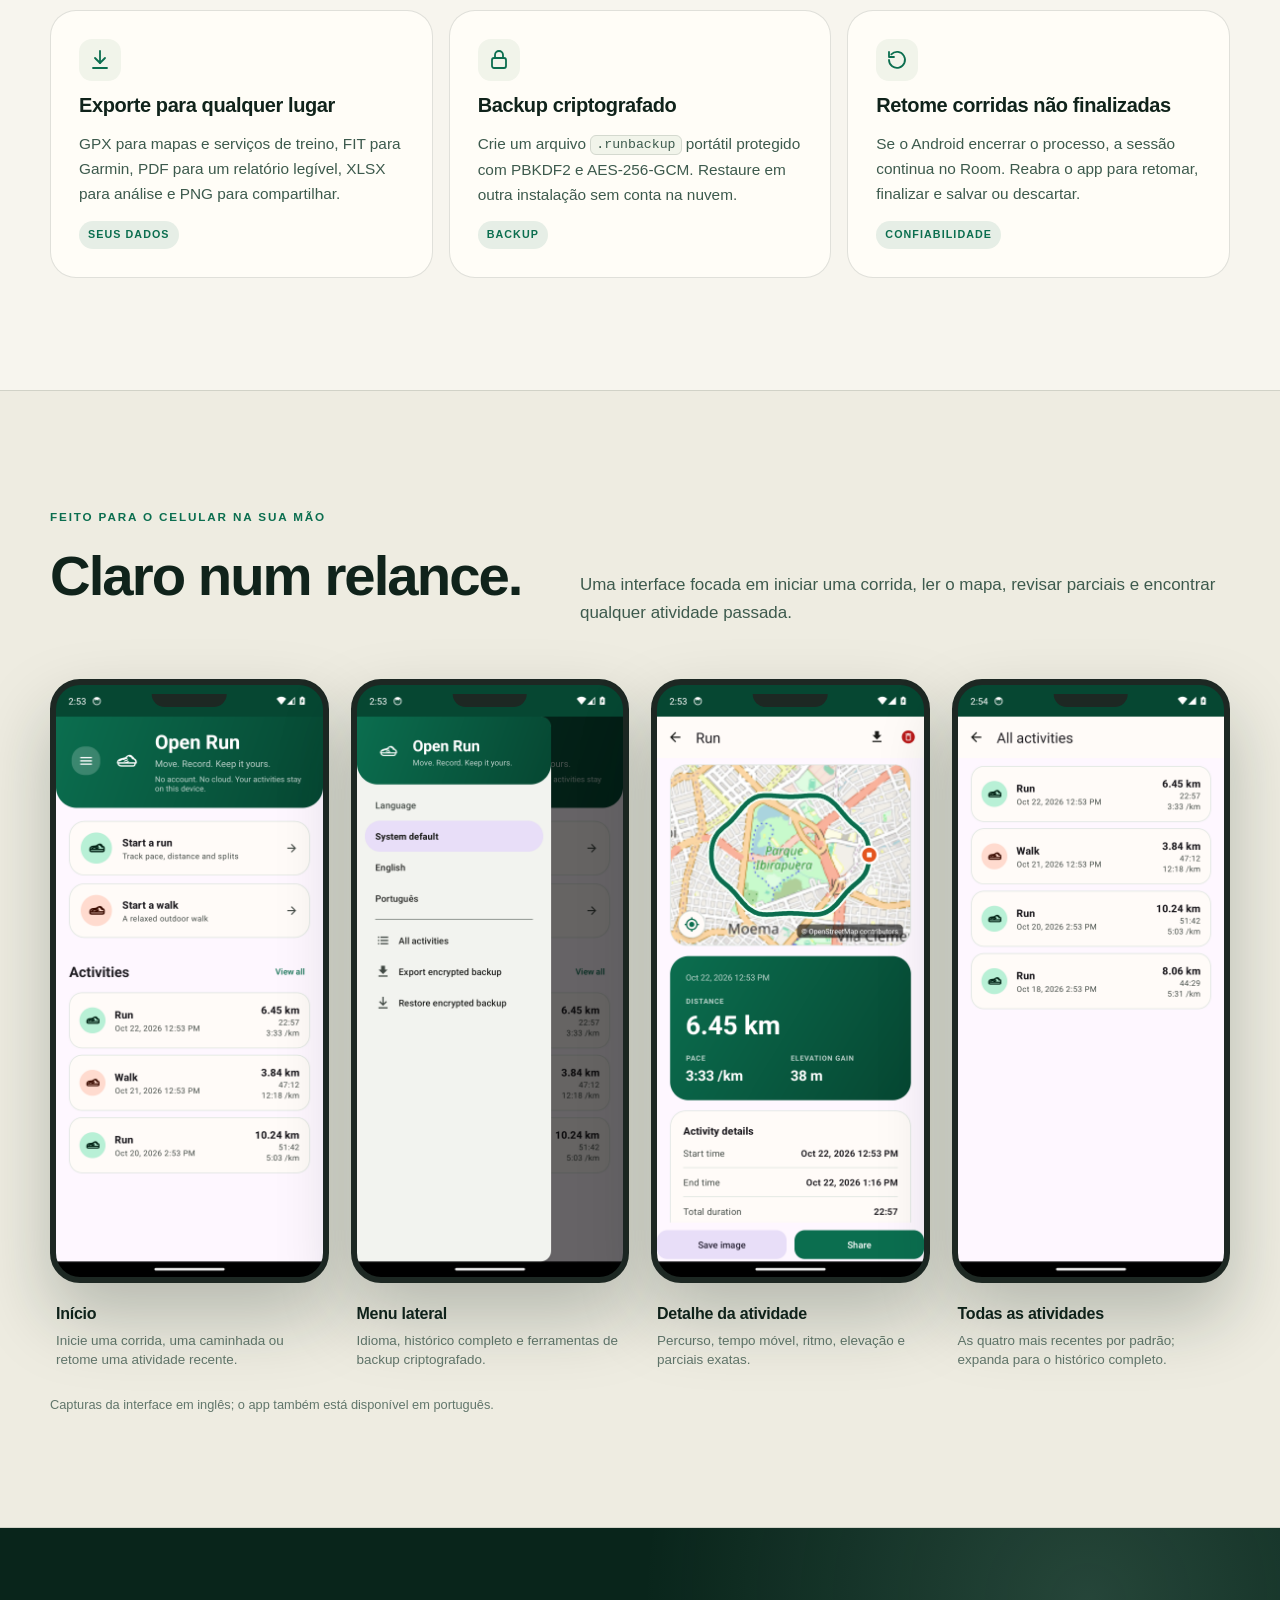
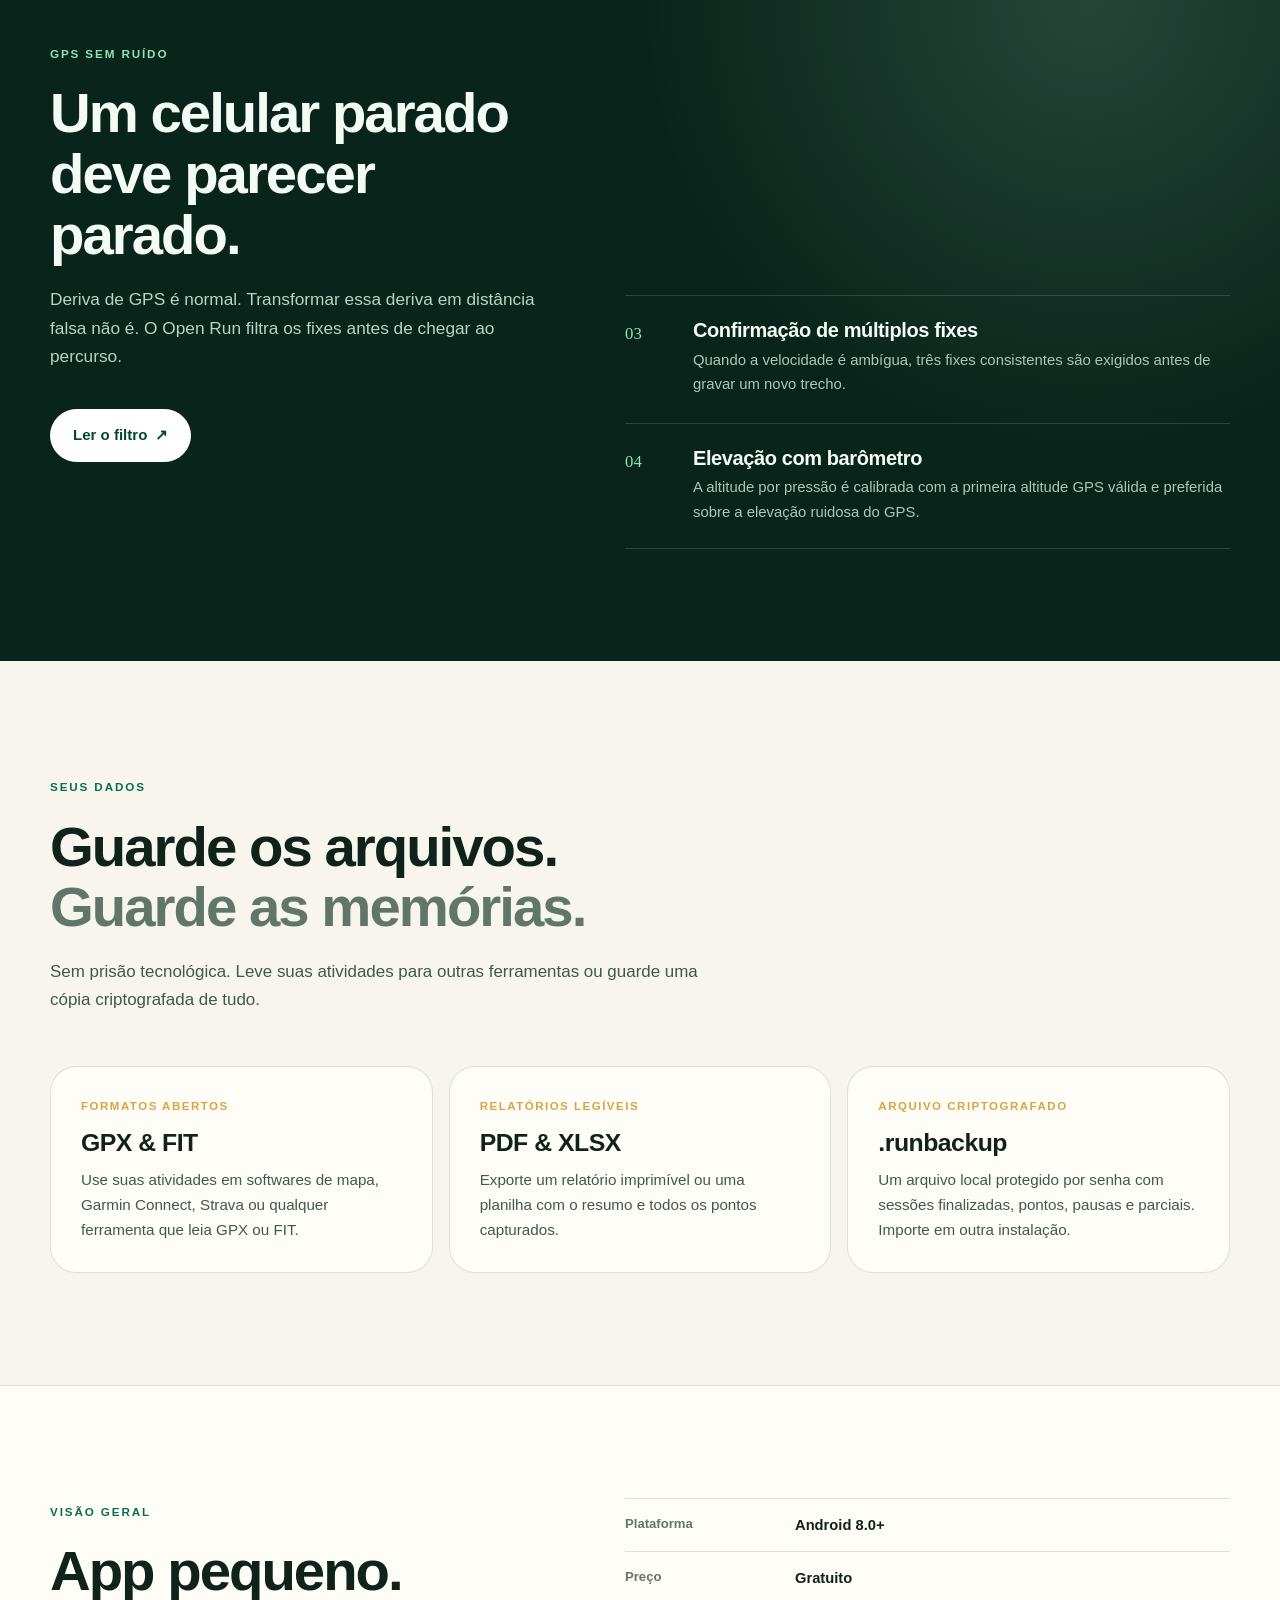
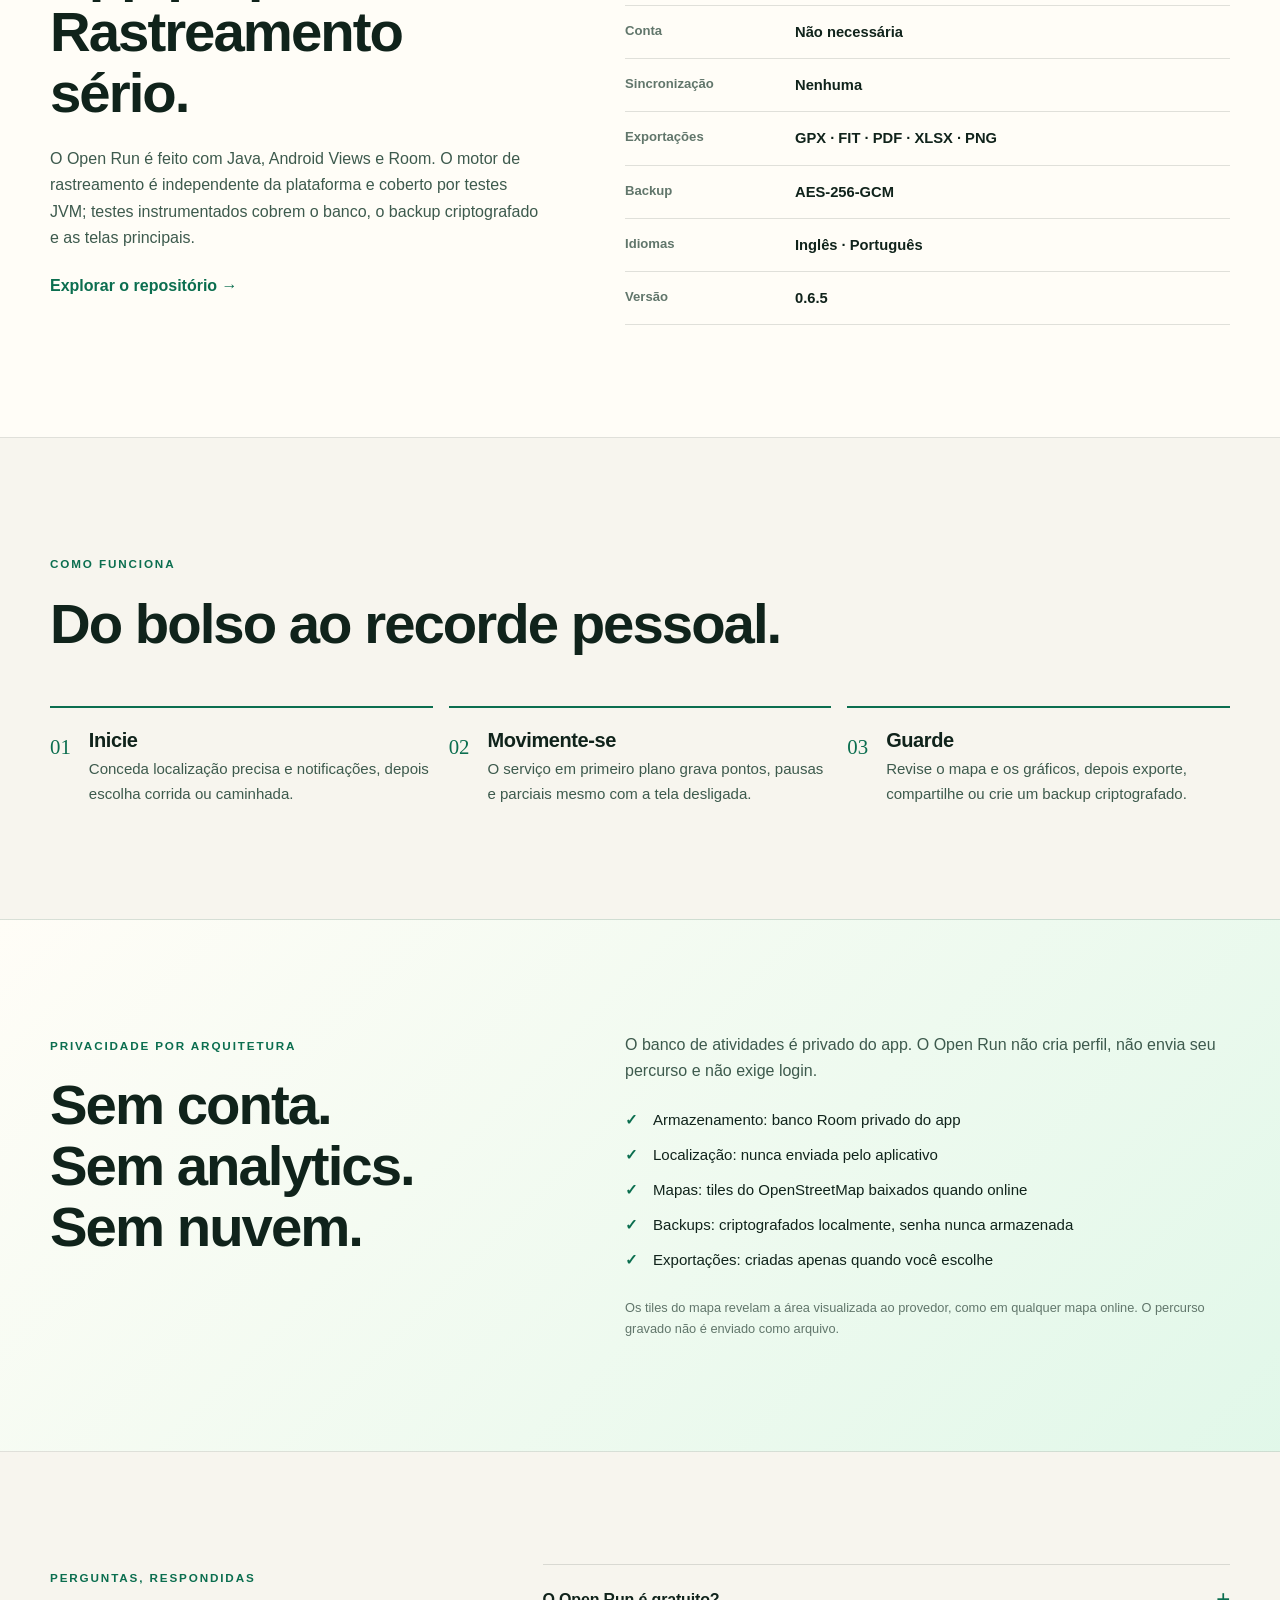
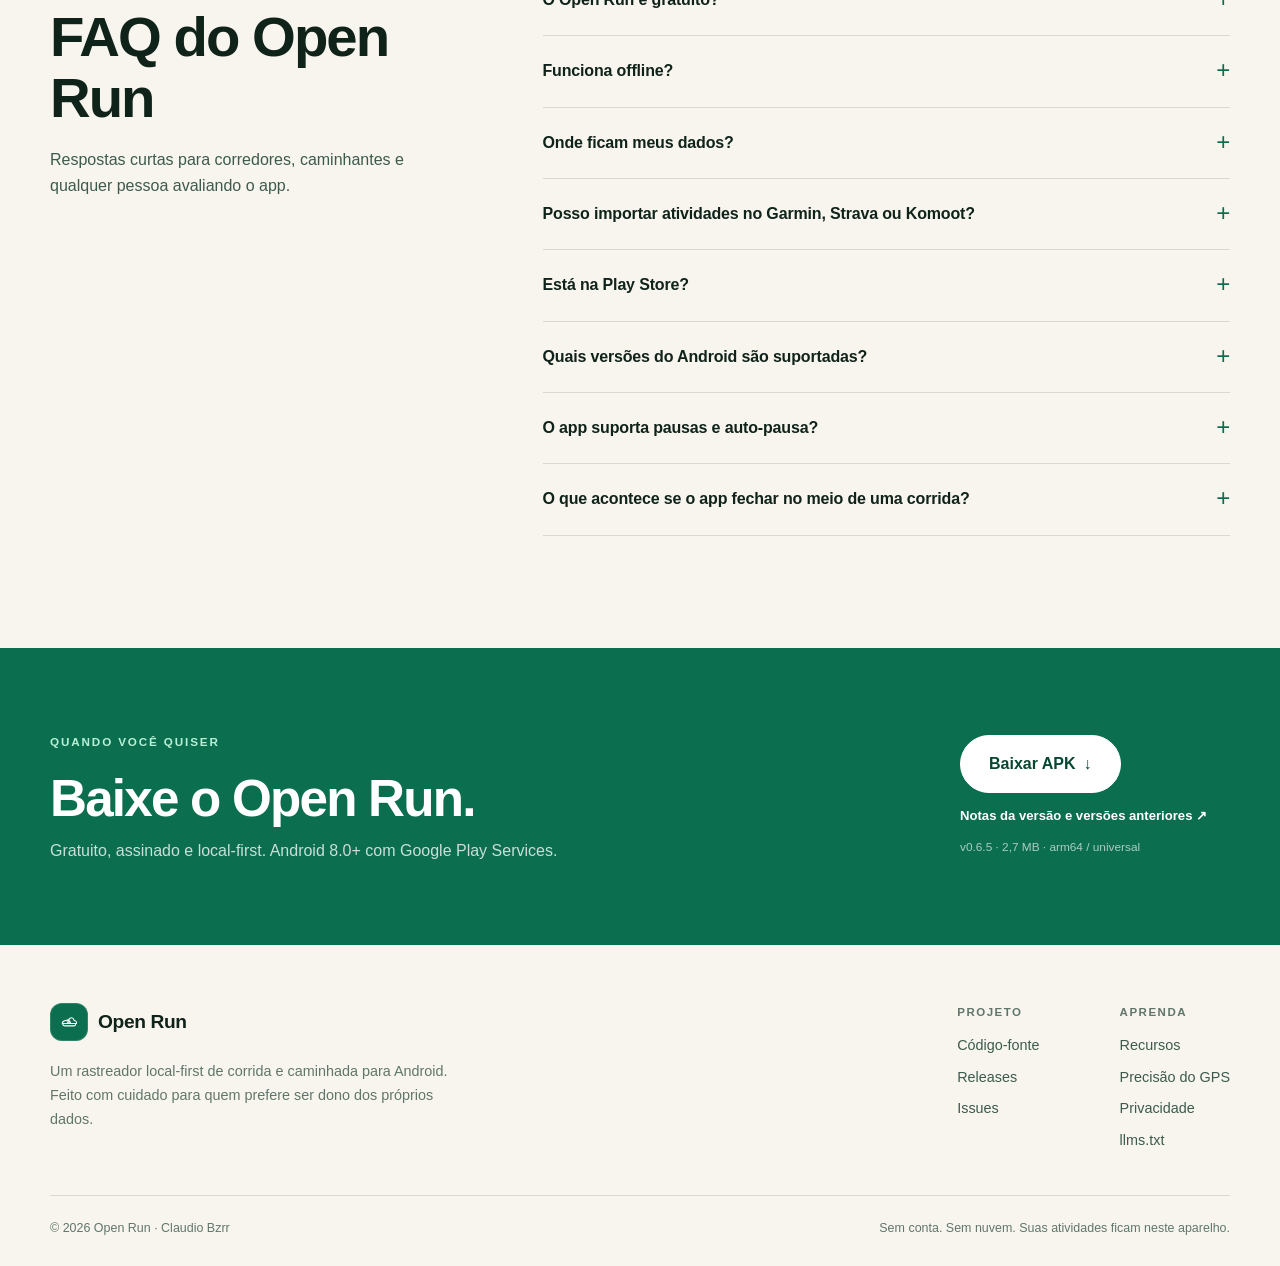
==== commit 1ce530ad: "Fix GPS distance undercounting on curved routes - Keep dense fixes while moving instead of collapsin" ====
--- a/docs/pt/index.html
+++ b/docs/pt/index.html
@@ -41,8 +41,8 @@
     "applicationCategory": "HealthApplication",
     "applicationSubCategory": "Rastreador de corrida e caminhada",
     "operatingSystem": "Android 8.0 ou superior",
-    "softwareVersion": "0.6.4",
-    "dateModified": "2026-10-22",
+    "softwareVersion": "0.6.5",
+    "dateModified": "2026-10-24",
     "downloadUrl": "https://github.com/ClaudioBzrr/open-run/releases/latest/download/app-release.apk",
     "installUrl": "https://github.com/ClaudioBzrr/open-run/releases/latest/download/app-release.apk",
     "codeRepository": "https://github.com/ClaudioBzrr/open-run",
@@ -179,7 +179,7 @@
       <div class="hero-glow hero-glow-two" aria-hidden="true"></div>
       <div class="container hero-grid">
         <div class="hero-copy">
-          <p class="eyebrow"><span class="status-dot" aria-hidden="true"></span> Rastreador Android local-first · v0.6.4</p>
+          <p class="eyebrow"><span class="status-dot" aria-hidden="true"></span> Rastreador Android local-first · v0.6.5</p>
           <h1>Sua corrida.<br>Seus dados.<br><em>Sem nuvem.</em></h1>
           <p class="lede">O Open Run registra corridas e caminhadas com GPS de alta precisão, parciais exatas e nenhuma conta. Cada atividade fica no seu celular — pronta para exportar quando você quiser.</p>
           <div class="hero-actions">
@@ -395,7 +395,7 @@
           <div><dt>Exportações</dt><dd>GPX · FIT · PDF · XLSX · PNG</dd></div>
           <div><dt>Backup</dt><dd>AES-256-GCM</dd></div>
           <div><dt>Idiomas</dt><dd>Inglês · Português</dd></div>
-          <div><dt>Versão</dt><dd>0.6.4</dd></div>
+          <div><dt>Versão</dt><dd>0.6.5</dd></div>
         </dl>
       </div>
     </section>
@@ -488,7 +488,7 @@
         <div class="download-actions">
           <a class="button button-light button-large" href="https://github.com/ClaudioBzrr/open-run/releases/latest/download/app-release.apk">Baixar APK <span aria-hidden="true">↓</span></a>
           <a class="download-link" href="https://github.com/ClaudioBzrr/open-run/releases" rel="noopener">Notas da versão e versões anteriores <span aria-hidden="true">↗</span></a>
-          <span class="download-meta">v0.6.4 · 2,7 MB · arm64 / universal</span>
+          <span class="download-meta">v0.6.5 · 2,7 MB · arm64 / universal</span>
         </div>
       </div>
     </section>
